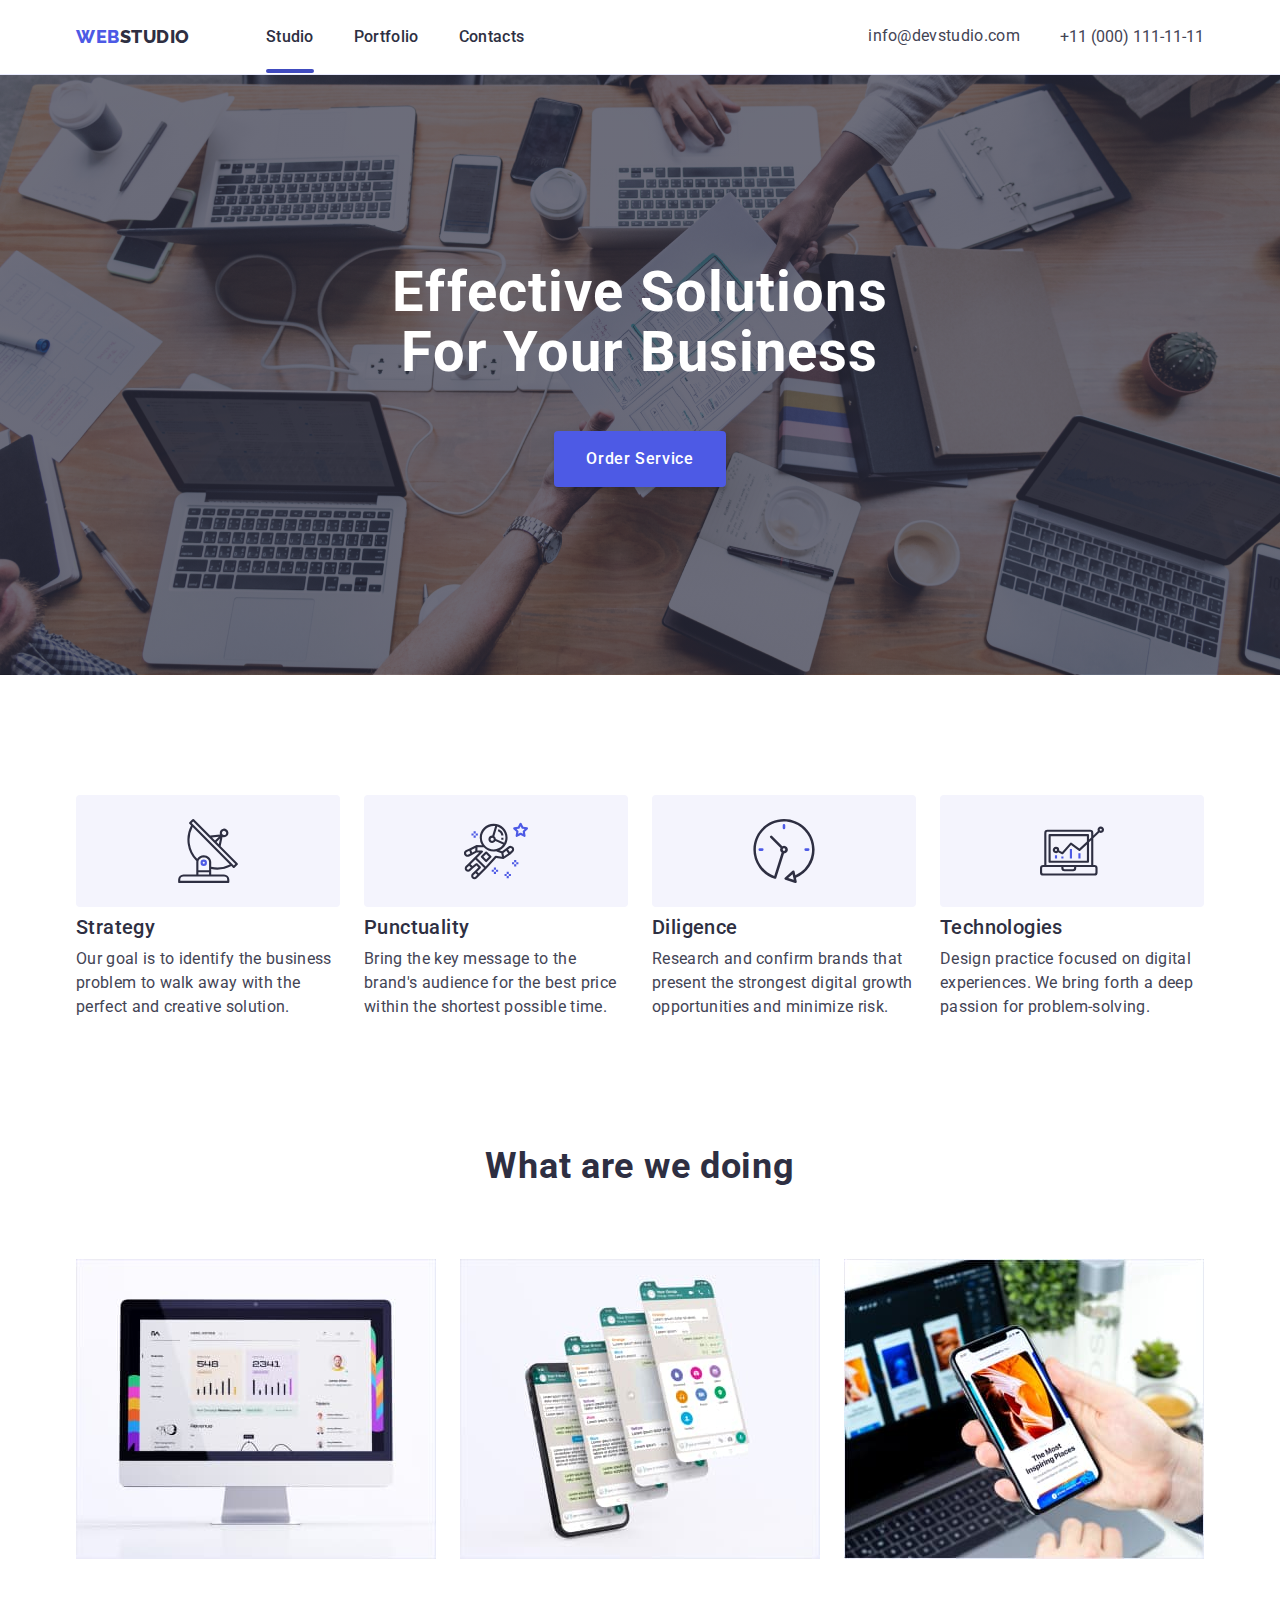
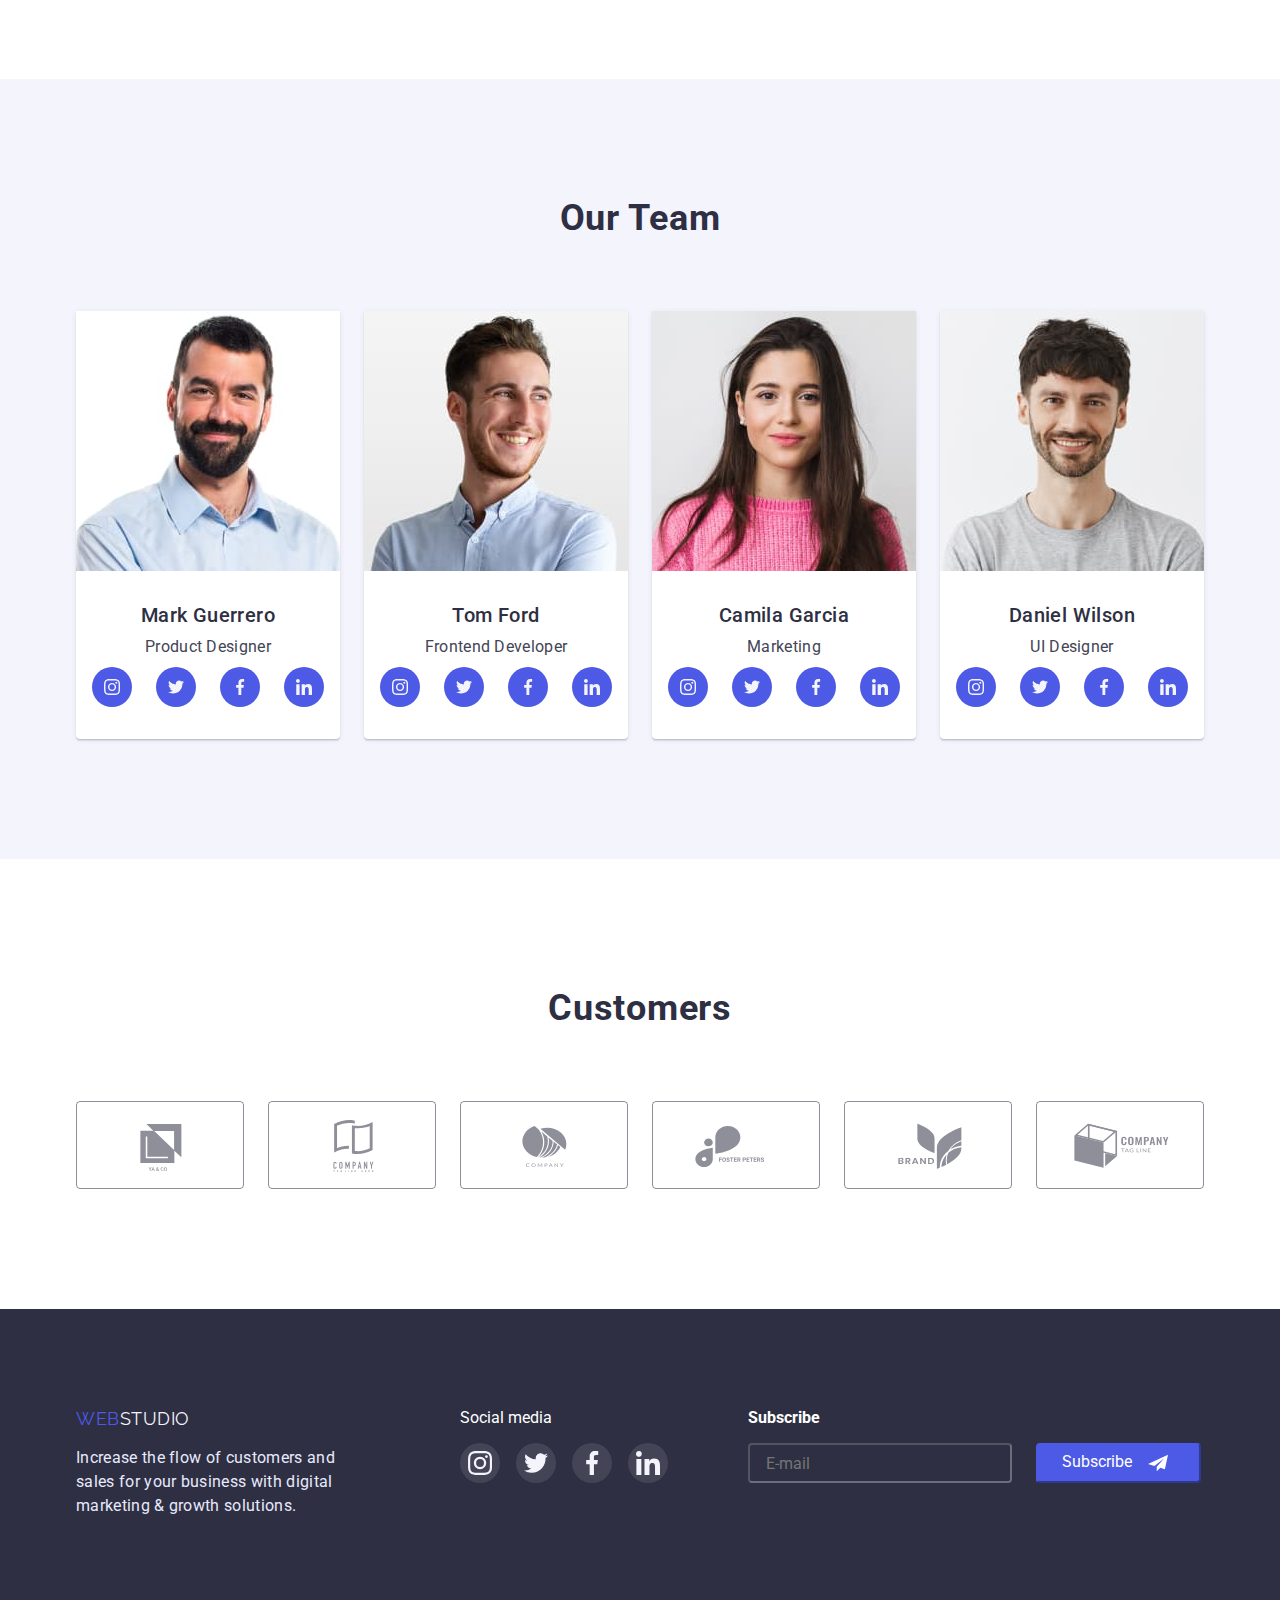
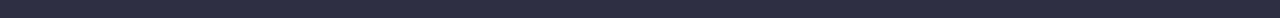
==== index.html @ b4dd62db "index.html" ====
<!DOCTYPE html>
<html lang="en">
  <head>
    <meta charset="UTF-8" />
    <meta http-equiv="X-UA-Compatible" content="IE=edge" />
    <meta name="viewport" content="width=device-width, initial-scale=1.0" />
    <title>GoIt</title>
    <link
      rel="stylesheet"
      href="https://cdnjs.cloudflare.com/ajax/libs/modern-normalize/1.1.0/modern-normalize.min.css"
    />
    <link rel="preconnect" href="https://fonts.googleapis.com" />
    <link rel="preconnect" href="https://fonts.gstatic.com" crossorigin />
    <link
      href="https://fonts.googleapis.com/css2?family=Raleway:wght@800&family=Roboto:wght@400;500;700;900&display=swap"
      rel="stylesheet"
    />

    <link rel="stylesheet" href="./css/styles.css" />
  </head>

  <body>
    <header class="header">
      <div class="container div-header-container">
        <nav class="header-navigation">
          <a class="header-logo link" href="./index.html"
            ><span class="logo-web">Web</span>Studio</a
          >

          <ul class="header-list list">
            <li class="header-item">
              <a class="header-link carent link" href="index.html">Studio</a>
            </li>
            <li class="header-item">
              <a class="header-link link" href="portfolio.html">Portfolio</a>
            </li>
            <li class="header-item">
              <a class="header-link link" href="">Contacts</a>
            </li>
          </ul>
        </nav>
        <!--address-->

        <address class="adress">
          <ul class="list adress-flex">
            <li>
              <a class="header-mail link" href="mailto:info@devstudio.com"
                >info@devstudio.com</a
              >
            </li>
            <li>
              <a class="header-tel link" href="tel:+110001111111"
                >+11 (000) 111-11-11</a
              >
            </li>
          </ul>
        </address>
      </div>
    </header>

    <main>
      <!--Section 1-->
      <section class="section">
        <div class="container">
          <h1 class="hero">Effective Solutions For Your Business</h1>
          <button data-order-open type="button" class="button" type="button">
            Order Service
          </button>
        </div>
      </section>

      <!--Section 2 -->

      <section class="strategy">
        <div class="container">
          <h2 class="visually-hidden">benefit</h2>
          <ul class="list sectionone">
            <li class="li-one">
              <div class="strat-fon">
                <svg width="64" height="64" class="foot-svg">
                  <use href="./images/icon.svg#icon-antenna-1"></use>
                </svg>
              </div>
              <h3 class="feature">Strategy</h3>
              <p class="feature-text">
                Our goal is to identify the business problem to walk away with
                the perfect and creative solution.
              </p>
            </li>
            <li class="li-one">
              <div class="strat-fon">
                <svg width="64" height="64" class="foot-svg">
                  <use href="./images/icon.svg#icon-astronaut-1"></use>
                </svg>
              </div>
              <h3 class="feature">Punctuality</h3>
              <p class="feature-text">
                Bring the key message to the brand's audience for the best price
                <br />
                within the shortest possible time.
              </p>
            </li>
            <li class="li-one">
              <div class="strat-fon">
                <svg width="64" height="64" class="foot-svg">
                  <use href="./images/icon.svg#icon-clock-1"></use>
                </svg>
              </div>
              <h3 class="feature">Diligence</h3>

              <p class="feature-text">
                Research and confirm brands that present the strongest digital
                growth opportunities and minimize risk.
              </p>
            </li>
            <li class="li-one">
              <div class="strat-fon">
                <svg width="64" height="64" class="foot-svg">
                  <use href="./images/icon.svg#icon-diagram-1"></use>
                </svg>
              </div>
              <h3 class="feature">Technologies</h3>
              <p class="feature-text">
                Design practice focused on digital experiences. We bring forth a
                deep passion for problem-solving.
              </p>
            </li>
          </ul>
        </div>
      </section>

      <!--Section 3-->

      <section class="doing">
        <div class="container">
          <h2 class="capital">What are we doing</h2>
          <ul class="list gap-24">
            <li class="li-fotosi">
              <img
                src="./images/front/img1.jpg"
                alt="computer"
                width="360"
                height="300"
              />
            </li>
            <li class="li-fotosi">
              <img
                src="./images/front/img2.jpg"
                alt="programs"
                width="360"
                height="300"
              />
            </li>
            <li class="li-fotosi">
              <img
                src="./images/front/img3.jpg"
                alt="phone"
                width="360"
                height="300"
              />
            </li>
          </ul>
        </div>
      </section>

      <!--Section 4-->

      <section class="team">
        <div class="container">
          <h2 class="capital">Our Team</h2>
          <ul class="list gap-24 our-team">
            <li class="fon-imag">
              <img
                src="./images/front/img.jpg"
                alt="Mark Guerrero"
                width="264"
                height="260"
              />
              <div class="team-div">
                <h3 class="feature">Mark Guerrero</h3>

                <p class="feature-text">Product Designer</p>

                <ul class="social-list gap-al list">
                  <li class="social-item">
                    <a class="social-link link" href>
                      <svg class="bord-soc-icon" width="16" height="16">
                        <use href="./images/icon.svg#icon-instagram1n"></use>
                      </svg>
                    </a>
                  </li>

                  <li class="social-item">
                    <a class="social-link link" href="">
                      <svg class="bord-soc-icon" width="16" height="16">
                        <use href="./images/icon.svg#icon-twitter2n"></use>
                      </svg>
                    </a>
                  </li>
                  <li class="social-item">
                    <a class="social-link link" href="">
                      <svg class="bord-soc-icon" width="16" height="16">
                        <use href="./images/icon.svg#icon-facebook3n"></use>
                      </svg>
                    </a>
                  </li>
                  <li class="social-item">
                    <a class="social-link link" href="">
                      <svg class="bord-soc-icon" width="16" height="16">
                        <use href="./images/icon.svg#icon-linkedin4n"></use>
                      </svg>
                    </a>
                  </li>
                </ul>
              </div>
            </li>

            <li class="fon-imag">
              <img
                src="./images/front/img11.jpg"
                alt="Tom Ford"
                width="264"
                height="260"
              />
              <div class="team-div">
                <h3 class="feature">Tom Ford</h3>
                <p class="feature-text">Frontend Developer</p>
                <ul class="social-list gap-al list">
                  <li class="social-item">
                    <a class="social-link link" href>
                      <svg class="bord-soc-icon" width="16" height="16">
                        <use href="./images/icon.svg#icon-instagram1n"></use>
                      </svg>
                    </a>
                  </li>

                  <li class="social-item">
                    <a class="social-link link" href="">
                      <svg class="bord-soc-icon" width="16" height="16">
                        <use href="./images/icon.svg#icon-twitter2n"></use>
                      </svg>
                    </a>
                  </li>
                  <li class="social-item">
                    <a class="social-link link" href="">
                      <svg class="bord-soc-icon" width="16" height="16">
                        <use href="./images/icon.svg#icon-facebook3n"></use>
                      </svg>
                    </a>
                  </li>
                  <li class="social-item">
                    <a class="social-link link" href="">
                      <svg class="bord-soc-icon" width="16" height="16">
                        <use href="./images/icon.svg#icon-linkedin4n"></use>
                      </svg>
                    </a>
                  </li>
                </ul>
              </div>
            </li>
            <li class="fon-imag">
              <img
                src="./images/front/img22.jpg"
                alt="Camila Garcia"
                width="264"
                height="260"
              />
              <div class="team-div">
                <h3 class="feature">Camila Garcia</h3>
                <p class="feature-text">Marketing</p>
                <ul class="social-list gap-al list">
                  <li class="social-item">
                    <a class="social-link link" href>
                      <svg class="bord-soc-icon" width="16" height="16">
                        <use href="./images/icon.svg#icon-instagram1n"></use>
                      </svg>
                    </a>
                  </li>

                  <li class="social-item">
                    <a class="social-link link" href="">
                      <svg class="bord-soc-icon" width="16" height="16">
                        <use href="./images/icon.svg#icon-twitter2n"></use>
                      </svg>
                    </a>
                  </li>
                  <li class="social-item">
                    <a class="social-link link" href="">
                      <svg class="bord-soc-icon" width="16" height="16">
                        <use href="./images/icon.svg#icon-facebook3n"></use>
                      </svg>
                    </a>
                  </li>
                  <li class="social-item">
                    <a class="social-link link" href="">
                      <svg class="bord-soc-icon" width="16" height="16">
                        <use href="./images/icon.svg#icon-linkedin4n"></use>
                      </svg>
                    </a>
                  </li>
                </ul>
              </div>
            </li>

            <li class="fon-imag">
              <img
                src="./images/front/img33.jpg"
                alt="Daniel Wilson"
                width="264"
                height="260"
              />
              <div class="team-div">
                <h3 class="feature">Daniel Wilson</h3>
                <p class="feature-text">UI Designer</p>
                <ul class="social-list gap-al list">
                  <li class="social-item">
                    <a class="social-link link" href>
                      <svg class="bord-soc-icon" width="16" height="16">
                        <use href="./images/icon.svg#icon-instagram1n"></use>
                      </svg>
                    </a>
                  </li>

                  <li class="social-item">
                    <a class="social-link link" href="">
                      <svg class="bord-soc-icon" width="16" height="16">
                        <use href="./images/icon.svg#icon-twitter2n"></use>
                      </svg>
                    </a>
                  </li>
                  <li class="social-item">
                    <a class="social-link link" href="">
                      <svg class="bord-soc-icon" width="16" height="16">
                        <use href="./images/icon.svg#icon-facebook3n"></use>
                      </svg>
                    </a>
                  </li>
                  <li class="social-item">
                    <a class="social-link link" href="">
                      <svg class="bord-soc-icon" width="16" height="16">
                        <use href="./images/icon.svg#icon-linkedin4n"></use>
                      </svg>
                    </a>
                  </li>
                </ul>
              </div>
            </li>
          </ul>
        </div>
      </section>
      <section class="test">
        <div class="container">
          <h2 class="test-h2">Customers</h2>
          <ul class="test-list list">
            <li class="test-item">
              <a href="" class="test-link link">
                <svg class="test-icon" width="104" height="56">
                  <use class="icon-ch" href="./images/logi.svg#icon-Logo"></use>
                </svg>
              </a>
            </li>
            <li class="test-item">
              <a href="" class="test-link link">
                <svg class="test-icon" width="104" height="56">
                  <use class="uses" href="./images/logi.svg#icon-Logo2"></use>
                </svg>
              </a>
            </li>
            <li class="test-item">
              <a href="" class="test-link link">
                <svg class="test-icon" width="104" height="56">
                  <use href="./images/logi.svg#icon-Logo3"></use>
                </svg>
              </a>
            </li>
            <li class="test-item">
              <a href="" class="test-link link">
                <svg class="test-icon" width="104" height="56">
                  <use href="./images/logi.svg#icon-Logo4"></use>
                </svg>
              </a>
            </li>
            <li class="test-item">
              <a href="" class="test-link link">
                <svg class="test-icon" width="104" height="56">
                  <use href="./images/logi.svg#icon-Logo5"></use>
                </svg>
              </a>
            </li>
            <li class="test-item">
              <a href="" class="test-link link">
                <svg class="test-icon" width="104" height="56">
                  <use href="./images/logi.svg#icon-logo6"></use>
                </svg>
              </a>
            </li>
          </ul>
        </div>
      </section>
    </main>
    <!--Footer-->

    <footer class="footer">
      <div class="container div-footer">
        <div>
          <a class="footer-logo link" href="./index.html"
            ><span class="foot-web">Web</span>Studio</a
          >
          <p class="footer-text">
            Increase the flow of customers and sales for your business with
            digital marketing & growth solutions.
          </p>
        </div>
        <div class="social-div">
          <p class="foot-soc-text">Social media</p>
          <ul class="foot-ul">
            <li class="foot-li">
              <a class="foot-a" href>
                <svg class="foot-svg" width="24" height="24">
                  <use href="./images/icon.svg#icon-instagram1n"></use>
                </svg>
              </a>
            </li>

            <li class="foot-li">
              <a class="foot-a" href="">
                <svg class="foot-svg" width="24" height="24">
                  <use href="./images/icon.svg#icon-twitter2n"></use>
                </svg>
              </a>
            </li>
            <li class="foot-li">
              <a class="foot-a" href="">
                <svg class="foot-svg" width="24" height="24">
                  <use href="./images/icon.svg#icon-facebook3n"></use>
                </svg>
              </a>
            </li>
            <li class="foot-li">
              <a class="foot-a" href="">
                <svg class="foot-svg" width="24" height="24">
                  <use href="./images/icon.svg#icon-linkedin4n"></use>
                </svg>
              </a>
            </li>
          </ul>
        </div>
        <div class="div-sub">
          <h2 class="h2-subscribe">Subscribe</h2>
          <form class="onlin-subsc">
            <input class="input-subscribe" type="text" placeholder="E-mail" />
            <label class="subscribe-label" for="Subscribe"></label>

            <button type="button" class="but-subscribe">
              Subscribe<img src="./images/subscjp.svg" alt="" />
            </button>
          </form>
        </div>
      </div>
    </footer>
    <div data-order class="backdrob is-hidden">
      <div class="modal">
          <button class="div-modal-close">
            <svg
              data-order-close
              class="modal-close-icon"
              width="18"
              height="18"
            >
              <use class="use-close" href="./images/icon.svg#icon-close"></use>
            </svg>
          </button>

          <h3 class="modal-h">Leave your contacts and we will call you back</h3>
          <form>
            <div class="container-modal">
              <label class="label-name">
                <span class="span-name">Name</span>
                <div class="input-wrap">
                  <input
                    type="text"
                    id="user-name"
                    name="user-name"
                    class="order-input"
                  />
                  <svg class="modal-icon" width="18" height="18">
                    <use
                      href="./images/icon.svg#icon-person-black-18dp-1"
                    ></use>
                  </svg>
                </div>
              </label>

              <label>
                <span class="span-name">Phone</span>
                <div class="input-wrap">
                  <input
                    type="tel"
                    id="user-phone"
                    name="user-phone"
                    class="order-input"
                  />
                  <svg class="modal-icon" width="18" height="18">
                    <use href="./images/icon.svg#icon-Vector"></use>
                  </svg>
                </div>
              </label>

              <label>
                <span class="span-name">Mail</span>
                <div class="input-wrap">
                  <input type="email" name="user-mail" class="order-input" />
                  <svg class="modal-icon" width="18" height="18">
                    <use href="./images/icon.svg#icon-Vectormail"></use>
                  </svg>
                </div>
              </label>

              <div class="div-textarea">
                <label class="modal-textarea-text" for="user-comment">
                  Comment
                </label>
                <textarea
                  class="order-input-send"
                  name="modal-textarea"
                  id="user-comment"
                  placeholder="Text input"
                ></textarea>
              </div>
              <div class="check-div">
                <input
                  class="modal-check visuallyhidden"
                  type="checkbox"
                  id="privacy"
                  value="true"
                  name="user-privacy"
                />

                <label class="accept-lab" for="privacy">
                  I accept the terms and conditions of the
                  <a class="a-policy" href=""> Privacy Policy</a>
                </label>
              </div>
              <div class="div-but-send">
                <button class="send" type="submit">Send</button>
              </div>
            </div>
          </form>
        </div>
      </div>
    </div>
    <script src="./js/order.js"></script>
    <script src="./js/modal.js"></script>
  </body>
</html>
---- css/styles.css ----
:root {
    --primary-text-color: #2E2F42;
    --background-color: #FFFFFF;
    --primary-bg-color: #FFFFFF;
    --l-gra: linear-gradient(rgba(46, 47, 66, 0.7)); 
}
/*---------fonts------*/

    body {
        font-family: 'Roboto', sans-serif;
        font-size: 16px;
        color: var(--primary-text-color);
        background-color: var(--primary-bg-color);
        
}
/*---------text no point-----*/
.link {
    text-decoration: none; 
    display: block;
 }
 .header-navigation {
    display: flex;
    justify-content: center;
    align-items: center;
 }
 .list {
     list-style: none;
 }
/*-----------header------------*/
.header {
    background-color: #FFFFFF;
    border-bottom: 1px solid #E7E9FC;
    box-shadow: 0px 2px 1px rgba(46, 47, 66, 0.08), 0px 1px 1px rgba(46, 47, 66, 0.16), 0px 1px 6px rgba(46, 47, 66, 0.08);
}
.header-item{
transition-property: color;
transition-duration: 250ms;
transition-timing-function: linear;
}
 
.header-item:is(:hover, :focus) {
    color: #404BBF;
}
.header-link:current {
    color: #404BBF;
}

.header-link {
font-weight: 500;
font-size: 16px;
line-height: 1.5;
letter-spacing: 0.02em;
position: relative;
padding-top: 24px;
padding-bottom: 24px;
}


.carent::after {
    content: '';
    display: block;
    width: 100%;
    height: 4px;
    background-color: #404BBF;
    border-radius: 2px;
   position: absolute;
   left: 0;
   bottom: 0;
  transition: transform 250ms;

}

.carent:hover::after {
    transform: scaleX(1);
    opacity: 1;
}
/*
.test-icon{
    transition-property: background-color, fill;
    transition-duration: 300ms;
    transition-timing-function: linear;
    }
 
    .test-icon :is(:hover, :focus) {
        background-color: #404BBF;
        fill:  #404BBF;;
    }

    */

.header-mail { 
font-size: 16px;
line-height: 1.5;
letter-spacing: 0.02em;
transition-property: color;
transition-duration: 250ms;
transition-timing-function: linear;

}

.header-mail:is(:hover, :focus) {
    color: #404BBF;
}
.header-tel {
font-size: 16px;
line-height: 1.5;
padding-top: 25px;
padding-bottom: 25px;
transition-property: color;
transition-duration: 250ms;
transition-timing-function: linear;
}

.header-tel:is(:hover, :focus) {
    color: #404BBF;
}

/*------------hero-----------*/
.hero {
font-size: 56px;
line-height: 1.07;
letter-spacing: 0.02em;
font-weight: 700;
font-size: 56px;
line-height: 1.07;
align-items: center;
letter-spacing: 0.02em;
color: #FFFFFF;
width: 496px;
margin-left: auto;
margin-right: auto;
}

.button {
    cursor: pointer;
    font-size: 16px;
    line-height: 1.5;
    letter-spacing: 0.04em;
    color: #FFFFFF;
    font-weight: 500;
    text-align: center;
        padding-top: 180px;
        padding-bottom: 180px;
        background-repeat: no-repeat;
        background-position: center;
       box-shadow: 0px 4px 4px rgba(0, 0, 0, 0.15);
border-radius: 4px;
}   

.button {
font-family: inherit;
background: #4D5AE5;
font-family: 'Roboto';
font-size: 16px;
line-height: 1.5;
min-width: 169px;
border: none;
border-radius: 4px;
padding: 16px 32px;
transition-property: background-color, fill;
transition-duration: 250ms;
transition-timing-function: linear;
}

.button:is(:hover, :focus) {

    background-color: #404BBF;
    color: #FFFFFF;
}
.button:active {
    background-color: #404BBF;
}
.feature { 
font-size: 20px;
line-height: 1.2;
letter-spacing: 0.02em;
color: #2E2F42;
font-weight: 500;
margin-bottom: 8px;
align-items: center;


}
.feature-text {
font-size: 16px;
line-height: 1.5;
letter-spacing: 0.02em;
color: #434455
;

align-content: center;
margin-bottom: 8px;
}

.capital {
font-size: 36px;
line-height: 1.11;
letter-spacing: 0.02em;
text-align: center;
margin-bottom: 72px;
}


/*-------ourteam------*/
.team {
    background-color: #F4F4FD;
    padding-top: 120px;
    padding-bottom: 120px;
   
 
}

/*--------button-portfolio------*/

.button-portfolio {
    cursor: pointer;
}

.button-portfolio {
    font-family: 'Roboto';
font-size: 16px;
line-height: 1.5;
letter-spacing: 0.04em;
font-family: inherit; 
    background-color: #F4F4FD;
    color: #4D5AE5;
    font-weight: 500;
    padding: 12px 24px;
    border: 1px solid #E7E9FC;
    border-radius: 4px;
   transition-property: background,color, border-color, background-color, box-shadow,  border-radius;
   transition-duration: 300ms;

}

.spisoc {
margin-bottom: 72px;
}

.button-portfolio:hover {
 
    background: #404BBF;
    color: #FFFFFF
    ;
    border-color: transparent;
    border-radius: 4px;
    box-shadow: 0px 3px 1px rgba(0, 0, 0, 0.1), 0px 2px 1px rgba(0, 0, 0, 0.08), 0px 2px 2px rgba(0, 0, 0, 0.12);
}
.button-portfolio:focus {
         background-color: #404BBF;
         color: #FFFFFF ;
        border: 1px solid #E7E9FC;
        border-radius: 4px;
        box-shadow: 0px 3px 1px rgba(0, 0, 0, 0.1), 0px 2px 1px rgba(0, 0, 0, 0.08), 0px 2px 2px rgba(0, 0, 0, 0.12);
}

.fon-imag {
    background-color: #FFFFFF;
    width: 264px;

    box-shadow: 0px 1px 6px rgba(46, 47, 66, 0.08), 0px 1px 1px rgba(46, 47, 66, 0.16), 0px 2px 1px rgba(46, 47, 66, 0.08);
    border-radius: 0px 0px 4px 4px;
}
.logo-web {
color: #4D5AE5; 
font-family: 'Raleway';
font-weight: 800;
font-size: 18px;
line-height: 1.33;
letter-spacing: 0.03em;
text-transform: uppercase
}
.doing{
    padding-bottom: 120px;
}
.header-logo {
    font-family: 'Raleway', sans-serif;
font-weight: 800;
font-size: 18px;
line-height: 1.33; 
letter-spacing: 0.03em;
text-transform: uppercase;
color: #2E2F42;
}


.visually-hidden {
    position: absolute;
    white-space: nowrap;
    width: 1px;
    height: 1px;
    overflow: hidden;
    border: 0;
    padding: 0;
    clip: rect(0 0 0 0);
    clip-path: inset(50%);
    margin: -1px;
    }
.footer-logo {
font-family: 'Raleway', sans-serif;
font-size: 18px;
line-height: 1.16;
letter-spacing: 0.03em;
color: #F4F4FD;
text-transform: uppercase;
}
.foot-web {
color: #4D5AE5;
}
.footer {
background-color: #2E2F42;
padding: 100px 0;
}
.fot-wi {
width: 264px;
height: 110px;
left: 156px;
top: 2380px;
}
.footer-text
{
font-size: 16px;
line-height: 1.5;
letter-spacing: 0.02em;
color: #E7E9FC;
margin-top: 16px;
width: 264px;
}
.header-link {
    color: #2E2F42;
}
.header-link:hover {
color: #404BBF;
}
.header-link:focus {
color: #404BBF;
}
 .header-mail {
    color: #434455
    ;
    padding-top: 24px;
    padding-bottom: 24px;
    display: block;
 }
 .header-tel {
    color: #434455
    ;
 }

 .hero {
    color: #FFFFFF
    ;
    margin-bottom: 48px;
 }
 .section {
  max-width: 1440px;
  margin-left: auto;
  margin-right: auto;
    flex-grow: 1;
   padding: 188px 0;
   text-align: center;
   background-image:linear-gradient(rgba(46, 47, 66, 0.7),
   rgba(46, 47, 66, 0.7)),
    url(../images/front/homedesctop.jpg);
   background-repeat: no-repeat;
   background-position: center;
   background-size: cover;
}

 .adress {
    font-style: normal;
    margin-left: auto;
 }

 .feature-li {
    background-color: #FFFFFF;
    box-shadow: 2px solid #404BBF;
   }
 .feature-li:hover{
     box-shadow: 1px 0px 2px rgba(46, 47, 66, 0.08);
     border-radius: 1px ;
     box-shadow: 0px, 1px
     rgba(46, 47, 66, 0.16);
 }
 .all {
    text-decoration: none;
 }
.cover-war {
    position: relative;
    overflow: hidden;
}

 .cover-text {
    position: absolute;
    top: 0;
    padding: 40px;
    line-height: 1.5;
    font-size: 16px;
    font-weight: 400;
    color: #FFFFFF;
    background-color: #4D5AE5;
    height: 100%;
    transform: translateY(100%);
    transition: 300ms linear;
}

.feature-li:hover  .cover-text {
     transform: translateY(0%);
}
 .header-navigation {
    display: flex;
    align-items: center;
    margin-right: auto;
     }

 .header-list {
    display: flex; 
    gap: 40px;
    display: block;
 }
 .adress-flex {
    display: flex;
    display: block; 
    gap: 40px;
 }
 .container {
    width: 100%;
    max-width: 1158px;
    padding-left: 15px;
    padding-right: 15px;
    margin: 0 auto;
  
 }

 .div-header-container {
    display: flex;
    align-items: center;
 }

 .header-logo {
    margin-right: 76px;
    padding-top: 24px;
    padding-bottom: 24px;
    display: block;
 }

 .sectionone {
    display: flex;
    gap: 24px;
 }

 .list {
    display: flex;
 }
 .gap-24 {
    gap: 24px;
 }
 .our-team {
    align-items: center;
 }
.footer-logo{
    padding-top: 0px;
    padding-bottom: 0;
}

.but-portfolio {
    gap: 24px;
    justify-content: center; 
}
.blank {
    flex-wrap: wrap;
    gap: 48px 24px;
    margin: 0;
    padding: 0;
}
* {
    margin: 0;
    padding: 0;
}
.li-one {
    width: 264px;
}
.strategy {
    padding-top: 120px;
    padding-bottom: 120px;
}

.team-div {
    padding-top: 32px;
    padding-bottom: 32px;
    padding-left: 16px;
    padding-right: 16px;
    text-align: center;
}

.cardss {
    padding-top: 32px;
    padding-bottom: 32px;
    padding-left: 16px;
    padding-right: 16px;
border: 1px solid #E7E9FC;
border-top: none;
}

.li-fotosi {
    width: 360px;
   
}

.sec-portfo {
    padding-top: 96px;
    padding-bottom: 120px;
}
img {
    display: block;
    max-width: 100%;
    height: auto;
    }
    .social-list {
        display: flex;
        justify-content: center;   
    } 
    .gap-al {
        gap: 24px;
    }
    .list {
    }
    .social-item {
        width: 40px;
        height: 40px;    
    } 
    /*       ZADACHA */
    .social-link {
        width: 100%;
        height: 100%;
        border-radius: 50%;
        display: flex;
        justify-content: center;
        align-items: center;
        border-radius: 50%;
        background-color: #4D5AE5;
        transform: background-color;
        transition: 300ms linear;
    }
   
    .social-link:is(:hover, :focus) {
        background-color: #404BBF;
    }
    /*
    .foot-a{
        transform: background-color;
        transition: 250ms linear;

    }

    .foot-a:is(:hover, :focus) {
        background-color: #31D0AA;
    
*/
    /* TEST */
    .test-h2{
        justify-content: center;
       
        display: flex;
        margin-bottom: 72px;
        font-family: 'Roboto';
font-style: normal;
font-size: 36px;
line-height: 1.11;
letter-spacing: 0.02em;
    }
.test {
    padding-top: 130px;
    padding-bottom: 120px;
   
}
    .test-list {
        display: flex;
        gap: 24px;
    }
    .test-item {
        width: 168px;
        height: 88px;
    }
    .test-link {
        width: 100%;
        height: 100%;
        border: 1px solid #8E8F99;
        border-radius: 4px;
        display: flex;
        align-items: center;
        justify-content: center;
    }

.test-link:is(:hover, :focus) {
border-color: #404BBF;
    }
.test-link:hover .test-icon{
    fill:  #404BBF;
}
.test-icon:is(:hover, :focus) {
    fill: #404BBF;
}
    .test-icon {
        fill: #8E8F99;
    }
    .social-div {
        margin-left: 120px;  
    }
.div-footer {
    display: flex;
}
    .foot-soc-text {
        color: #FFFFFF;    
    }
    .foot-ul {
        display: flex;
        gap: 16px;
        margin-top: 16px;
        list-style: none;
        
    }
    .foot-li {
        width: 40px;
        height: 40px;

     
        justify-content: center;
        
    }
    .foot-a {
        width: 100%;
        height: 100%;
        border-radius: 50%;
        display: flex;
        justify-content: center;
        align-items: center;
        border-radius: 50%;
        background-color:rgba(255, 255, 255, 0.1);
    }
  
    .strat-fon {
        width: 264px;
        height: 112px;
        background-color:#F4F4FD;
        display: flex;
        justify-content: center;
        align-items: center;
        border-radius: 4px;
    margin-bottom: 8px;

    }
.foot-a{
        transform: background-color;
        transition: 250ms linear;
    }

    .foot-a:is(:hover, :focus) {
        background-color: #31D0AA;
    }
    .test-icon{
    transition-property: background-color, fill;
    transition-duration: 300ms;
    transition-timing-function: linear;
    }
    .test-icon :is(:hover, :focus) {
        background-color: #404BBF;
        fill:  #404BBF;;
    }
    .all:is(:hover, :focus) {
        box-shadow: 0px 1px 6px rgba(46, 47, 66, 0.08);   
    }
    .backdrob {
        position: fixed;
        top: 0;
        width: 100%;
        height: 100%;
        background-color: rgba(46, 47, 66, 0.4);
    }

    .backdrob.is-hidden {
    opacity: 0;
    visibility: hidden;
    pointer-events: none;
}

/* modal */

.modal-close-icon{
   margin-left:  auto;
   margin-left:  336px;
}

.use-close{
   fill: #E7E9FC;
}
.use-close:hover{
   fill: #404BBF;
   color: #FFFFFF;
}

 .modal {
        width: 408px;
        background-color: #FCFCFC;
        border: 5px;
        position: absolute;
        top: 50%;
        left: 50%;
        transform: translate(-50%, -50%) scale(1);
        padding: 72px 24px 24px;
            
    }
.div-modal-close{
    
}
    .backdrob{
        transition-property: opacity, visibility;;
        transition-duration: 350ms;
        transition-timing-function: linear;
    }

.backdrob{
    visibility: visible;
    opacity: 1;
}
  
.modal-button {
        width: 24px;
        height: 24px;
        border: 1px solid rgba(0, 0, 0, 0.1);
        background-color: #E7E9FC;
        border-radius: 50%;
        display: flex;
        justify-content: center;
        align-items: center;
        margin-left: auto;
        padding: 0;
    } 

.container-madal{
        padding-left: 25px;
      padding-right: 25px;
  }
  .modal-button {
      width: 24px;
      height: 24px;
      border: 1px solid rgba(0, 0, 0, 0.1);
      background-color: #E7E9FC;
      border-radius: 50%;
      display: flex;
      justify-content: center;
      align-items: center;
      margin-left: auto;
      padding: 0;
      margin-top: 24px;
  } 
  /*  new */
.order-input{
  padding-left: 50px;
    height: 25px;
  width: 100%;
 border-color:  rgba(33, 33, 33, 0.2);
  border-radius: 4px;
  color: #FCFCFC;
}

.order-input:focus{
    border-color: #4D5AE5;
}
.order-input:focus+.modal-icon{fill: #4D5AE5;}

.order-input-send {
  background-color: #FCFCFC;
  padding-top: 8px;
  padding-left: 16px;
  resize: none;
  margin-top: 4px;
  width: 360px;
 height: 120px;
  width: 100%;
  border-color: rgba(33, 33, 33, 0.2);
  border-radius: 4px;
}

.modal-icon{
  position: absolute; 
 left: 20px;
 
}
.span-name{
    color: #8E8F99;
    margin-top: 4px;
    font-size: 12px;
    font-family: Roboto;
    line-height: 114%;
    
}

.visuallyhidden {
    border: 0;
    clip: rect(0 0 0 0);
    clip-path: inset(50%);
    height: 1px;
    margin: -1px;
    overflow: hidden;
    padding: 0;
    position: absolute;
    width: 1px;
    white-space: nowrap; /* 1 */
}

.accept-lab{
 color: #757575 ;
 font-size: 12px;
 display: flex;
 gap: 8px;
 
}
.accepy-span {
    margin-left: 8px;
    border-radius: 0px
    var(--background-color);
}
.accept-lab::before{
    content: '';
    width: 16px;
    height: 16px;
    border-radius: 2px;
    border: 1px solid 
    #2E2F42;
    display: block; 
}

.modal-check:checked + .accept-lab::before{
    background-color: #4D5AE5;
    border: none ;
    background-image: url(../Vector.svg);
    background-repeat: no-repeat;
    background-position: center;
}

.modal-h{
  font-family: Roboto; 
  font-style: Medium;
  font-size: 16px;
  line-height: 128%;
  text-align: center;
  padding-top: 24px;
  padding-bottom: 16px;
 
}
.a-policy {
    color: #4D5AE5
    ;
}
.send {
    font-family: inherit;
    background: #4D5AE5;
    font-family: 'Roboto';
    font-size: 16px;
    line-height: 1.5;
    min-width: 169px;
    border: none;
    border-radius: 4px;
    padding: 16px 32px;
    color: #FFFFFF;
    box-shadow: 0 4px 4px rgba(0, 0, 0, 0.15);
    margin-top: 24px;
   
}

.div-but-send {
    text-align: center;
}

.input-wrap {
    margin-bottom: 8px;
}

.modal-textarea-text {
    color: #8E8F99
    ;
}

.modal-icon {
    margin-top: 9px;
    margin-left: 16px;
    
    
}
.order-input {
    height: 40px;

}
.div-textarea {
    margin-bottom: 16px;
}

/* Subscribe */
.div-sub{
    margin-left: 80px;
}
.h2-subscribe {
    color: #FFFFFF;
    font-family:  Roboto,  sans-serif;
    font-size: 16px;
    font-style: Body Medium ;
    margin-bottom: 16px;
}  
.onlin-subsc {
    display: flex;
}
.input-subscribe {
    width: 264px;
    height: 40px;
    color: rgba(255, 255, 255, 0.3);
    background-color: #2E2F42;
    border-radius: 4px ;
    border-color: rgba(255, 255, 255, 0.3) ;
    padding-left: 16px;
}
.but-subscribe{
    background-color: #4D5AE5;
    width: 165px;
    height: 40px;
    padding: 8px 24px;
    margin-left: 24px;
    border-radius: 4px;
    display: flex;
    gap: 16px;
    color: #FFFFFF;
    border-color: #4D5AE5;
    font-style: Button Text;
    font-style: Regular;
}

/* checkbox  */
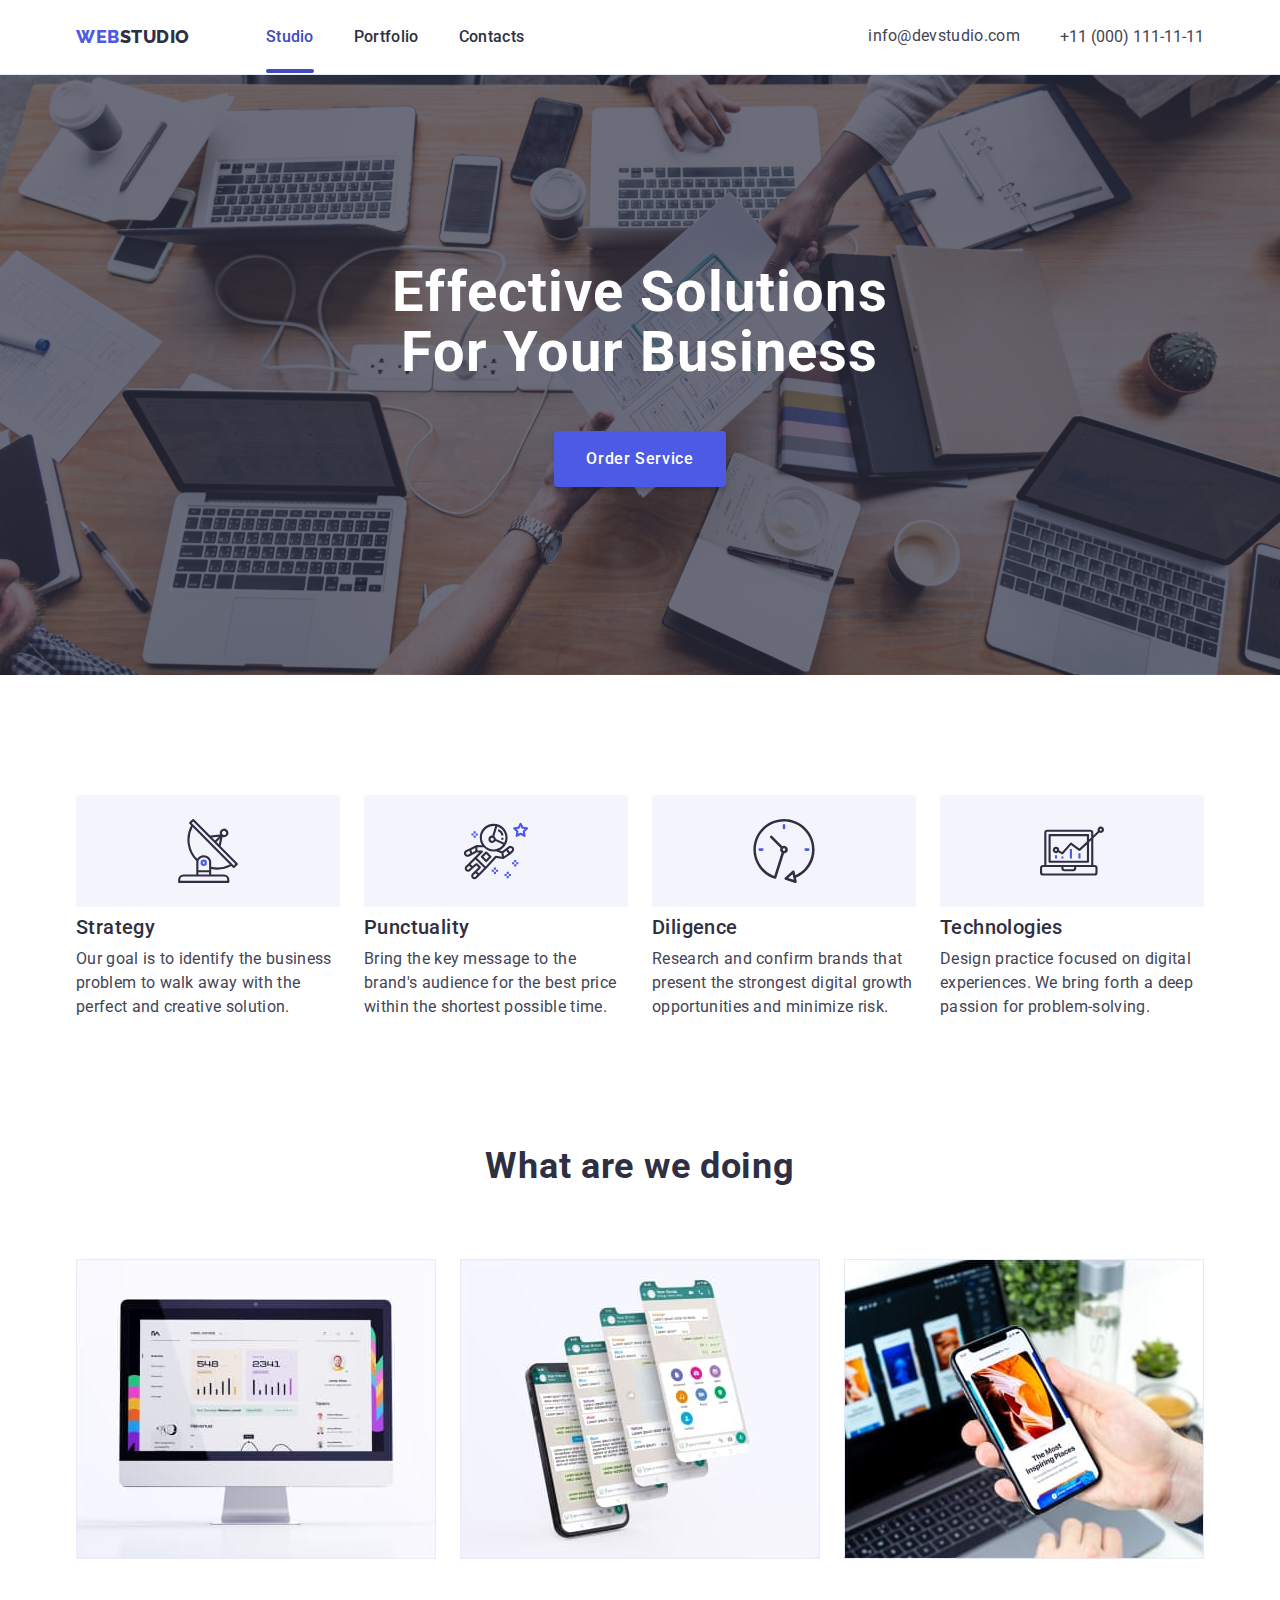
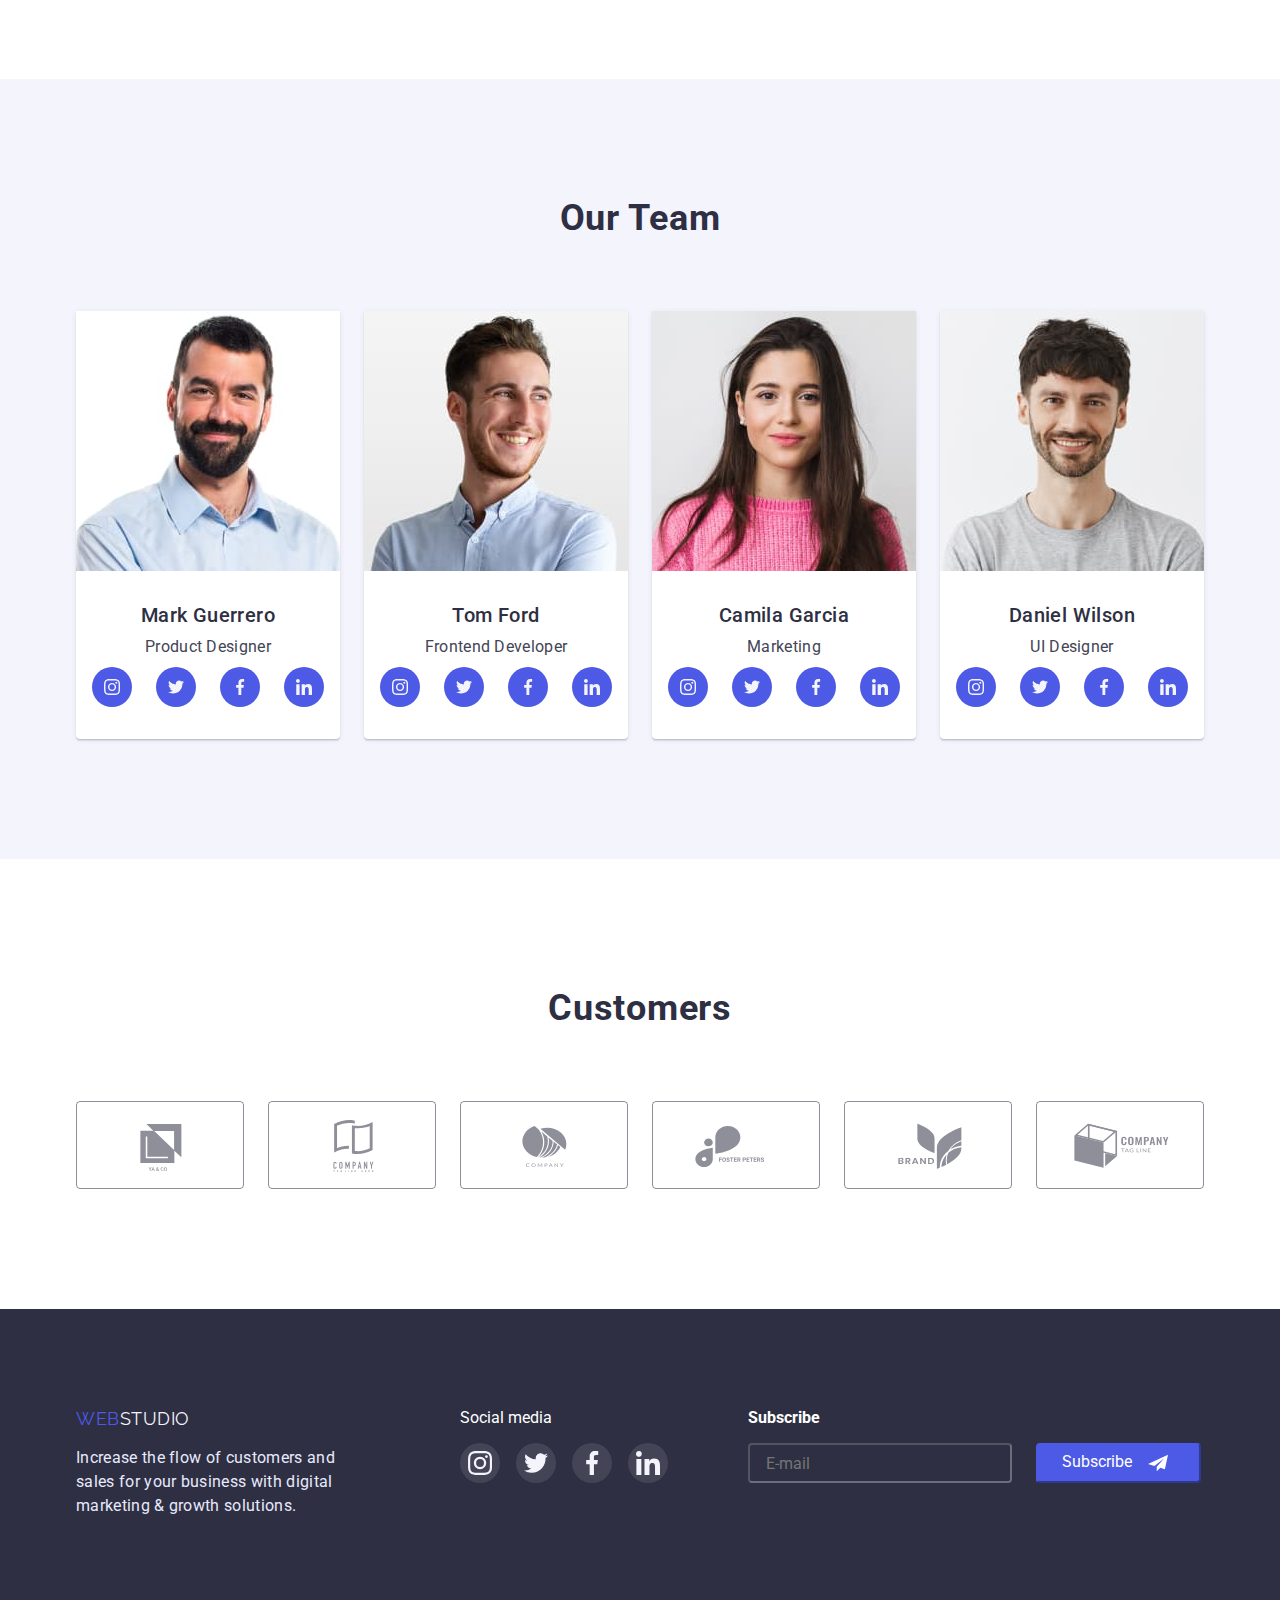
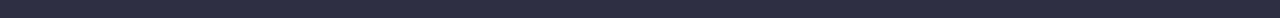
==== commit 928f830d: "index.html" ====
--- a/index.html
+++ b/index.html
@@ -29,7 +29,7 @@
 
           <ul class="header-list list">
             <li class="header-item">
-              <a class="header-link carent link" href="index.html">Studio</a>
+              <a class="header-link  carent link" href="index.html">Studio</a>
             </li>
             <li class="header-item">
               <a class="header-link link" href="portfolio.html">Portfolio</a>
@@ -460,7 +460,7 @@
     </footer>
     <div data-order class="backdrob is-hidden">
       <div class="modal">
-          <button class="div-modal-close">
+          <button class="but-modal-close">
             <svg
               data-order-close
               class="modal-close-icon"
--- a/css/styles.css
+++ b/css/styles.css
@@ -56,6 +56,10 @@
 }
 
 
+
+.header-link.carent {
+    color:#404BBF ;
+  }
 .carent::after {
     content: '';
     display: block;
@@ -699,6 +703,9 @@
    color: #FFFFFF;
 }
 
+.but-modal-close{
+    
+}
  .modal {
         width: 408px;
         background-color: #FCFCFC;
@@ -710,9 +717,7 @@
         padding: 72px 24px 24px;
             
     }
-.div-modal-close{
-    
-}
+
     .backdrob{
         transition-property: opacity, visibility;;
         transition-duration: 350ms;
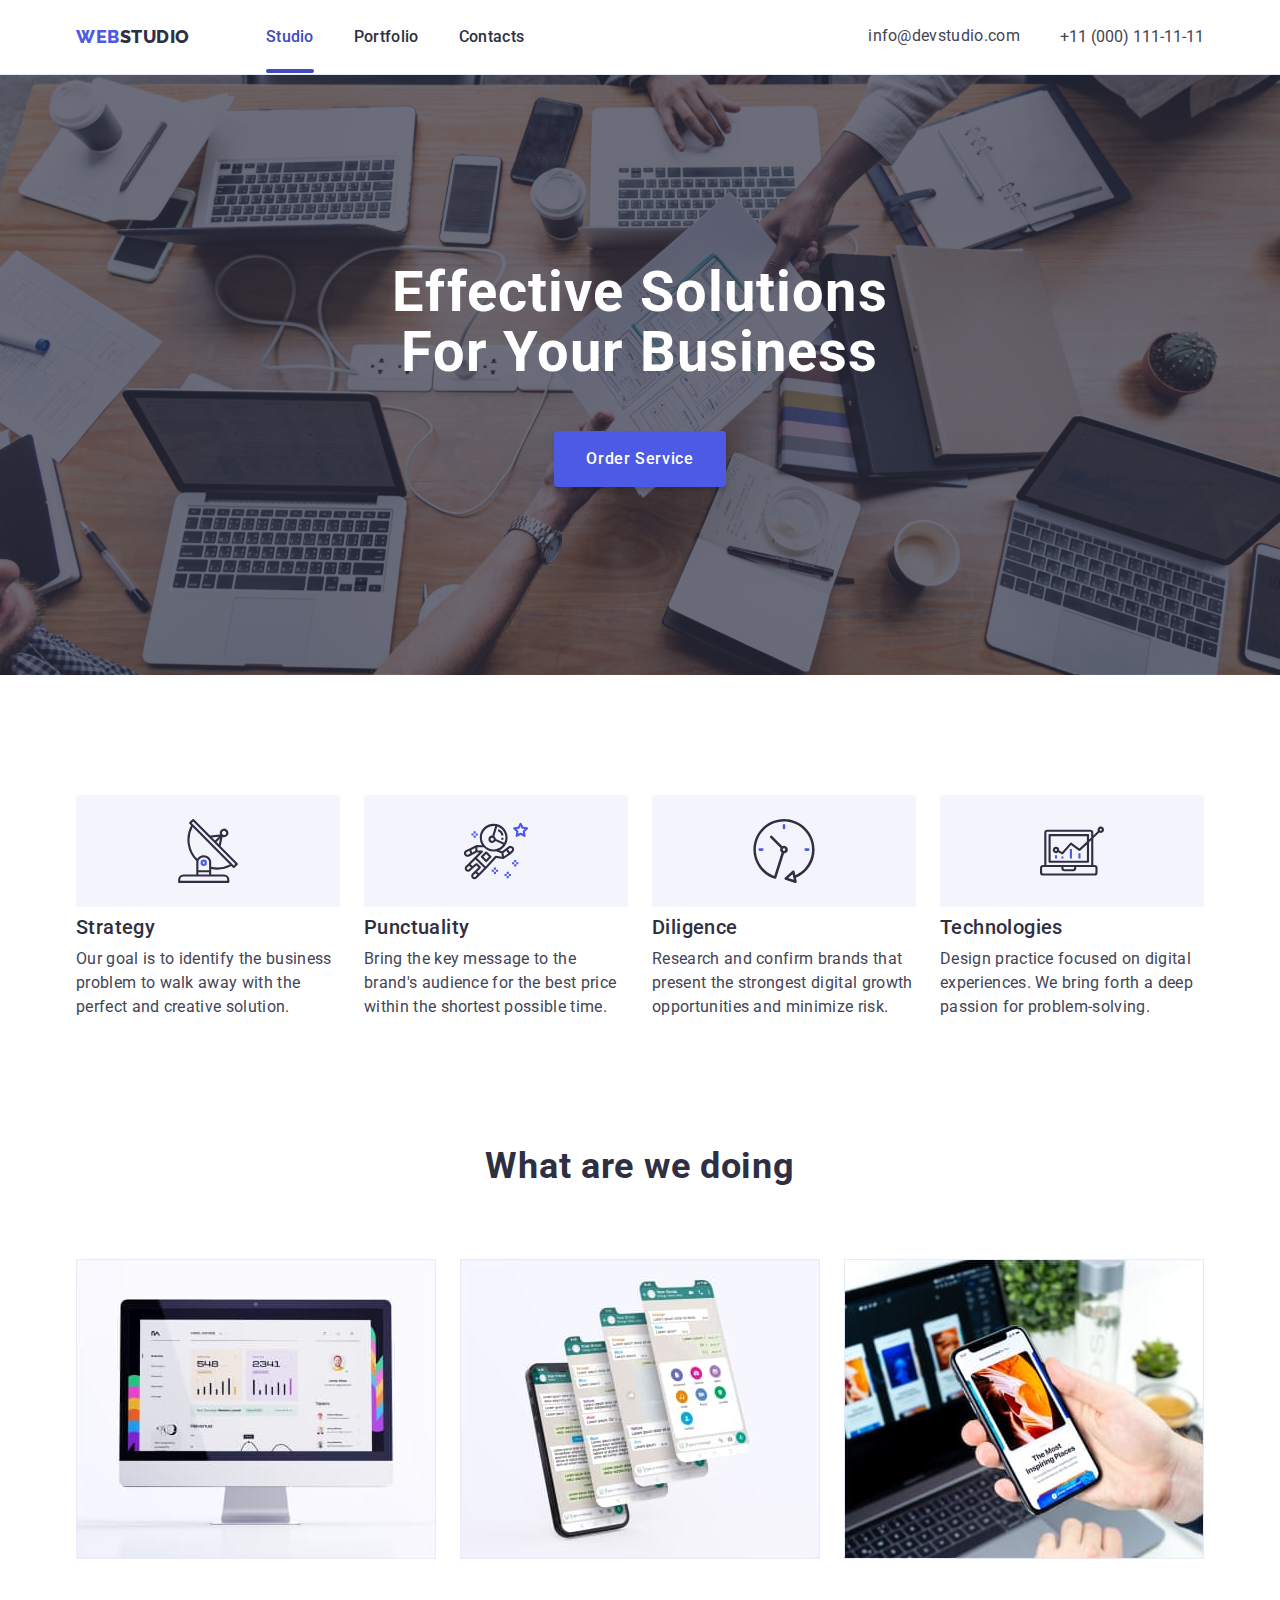
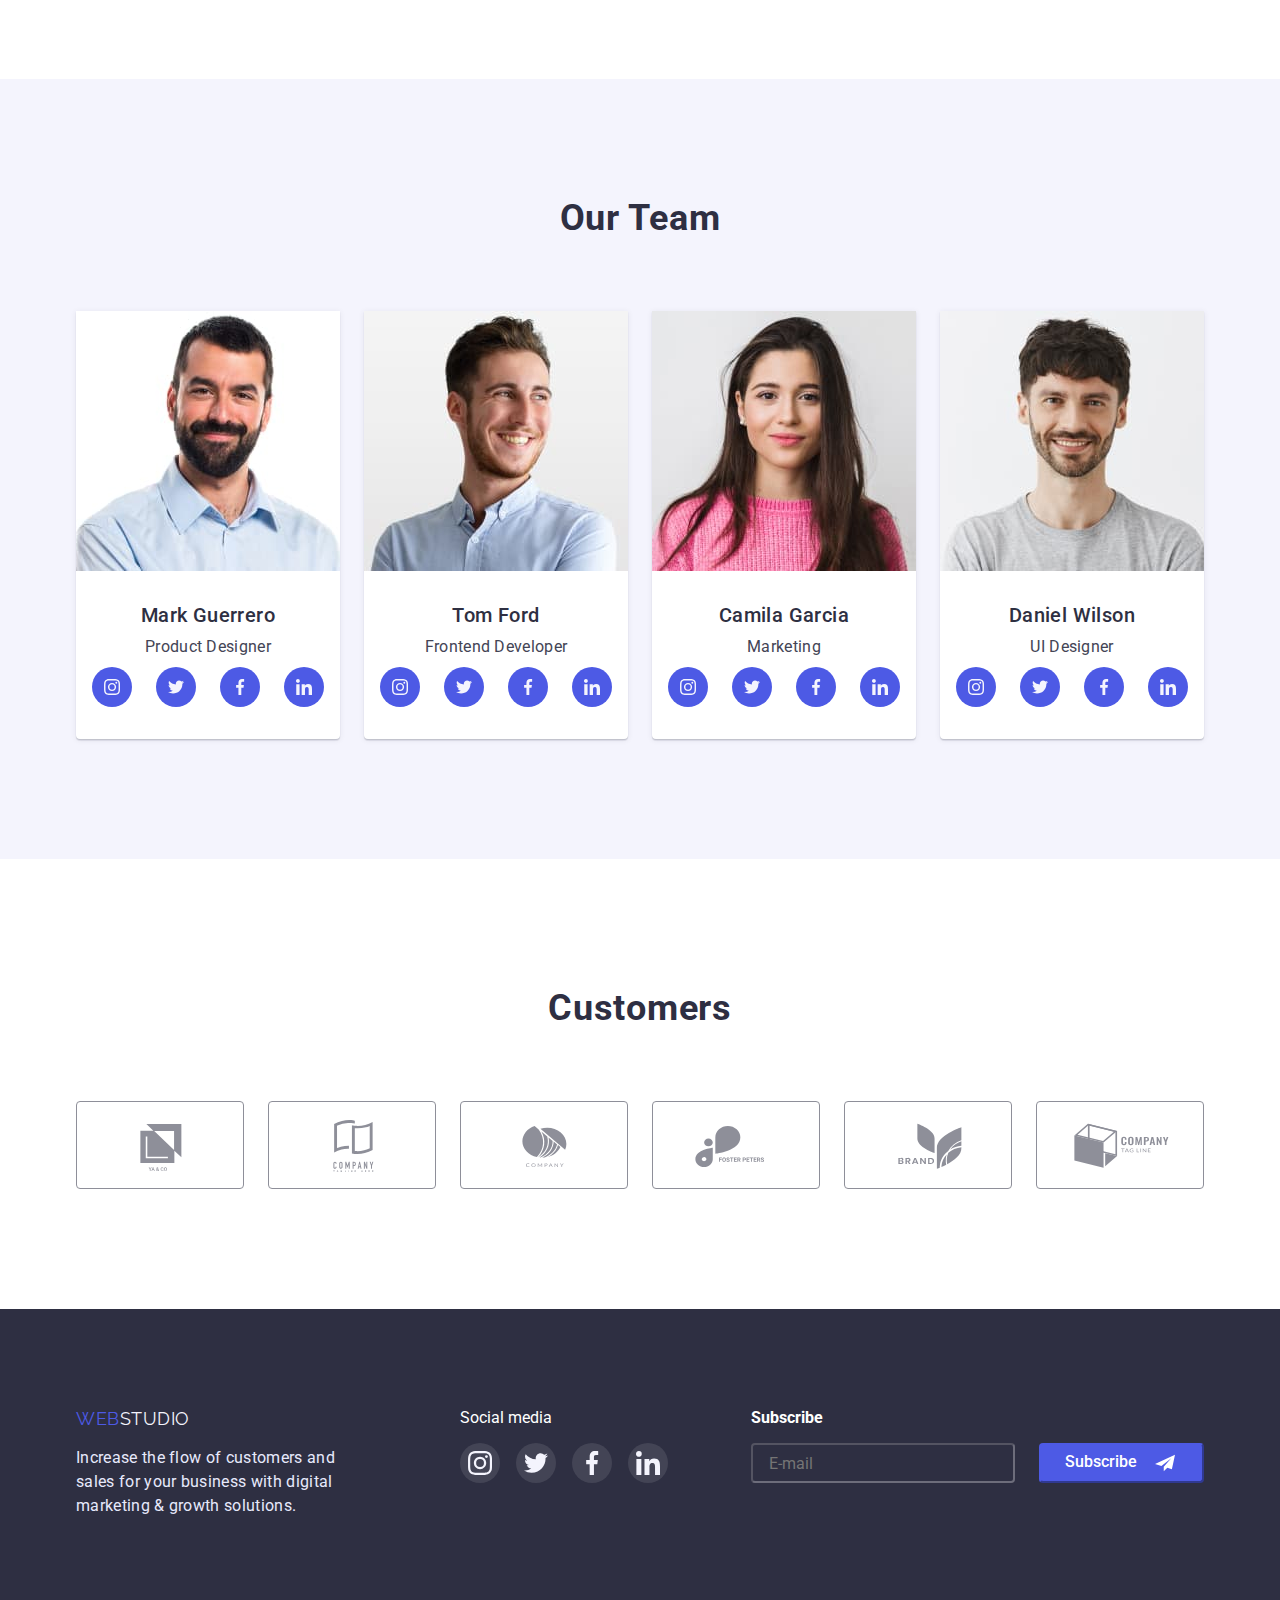
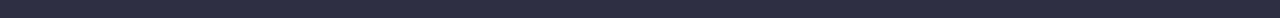
==== commit 5245870f: "index.html" ====
--- a/index.html
+++ b/index.html
@@ -452,7 +452,17 @@
             <label class="subscribe-label" for="Subscribe"></label>
 
             <button type="button" class="but-subscribe">
-              Subscribe<img src="./images/subscjp.svg" alt="" />
+              Subscribe
+              <svg
+              
+              class="sub-icon"
+              width="24"
+              height="20"
+            >
+            <use class="use-subb"
+            href="./images/icon.svg#subb"
+          ></use>
+            </svg>
             </button>
           </form>
         </div>
@@ -460,18 +470,21 @@
     </footer>
     <div data-order class="backdrob is-hidden">
       <div class="modal">
-          <button class="but-modal-close">
+          <button class="modal-bytton">
+            
             <svg
               data-order-close
               class="modal-close-icon"
-              width="18"
-              height="18"
+              width="8"
+              height="8"
             >
-              <use class="use-close" href="./images/icon.svg#icon-close"></use>
+            <use class="use-close"
+            href="./images/icon.svg#modal-x"
+          ></use>
             </svg>
           </button>
 
-          <h3 class="modal-h">Leave your contacts and we will call you back</h3>
+          <p class="modal-h">Leave your contacts and we will call you back</p>
           <form>
             <div class="container-modal">
               <label class="label-name">
@@ -483,7 +496,7 @@
                     name="user-name"
                     class="order-input"
                   />
-                  <svg class="modal-icon" width="18" height="18">
+                  <svg class="modal-icon" width="12" height="12">
                     <use
                       href="./images/icon.svg#icon-person-black-18dp-1"
                     ></use>
@@ -491,7 +504,7 @@
                 </div>
               </label>
 
-              <label>
+              <label class="label-name" >
                 <span class="span-name">Phone</span>
                 <div class="input-wrap">
                   <input
@@ -500,17 +513,17 @@
                     name="user-phone"
                     class="order-input"
                   />
-                  <svg class="modal-icon" width="18" height="18">
+                  <svg class="modal-icon" width="12" height="12">
                     <use href="./images/icon.svg#icon-Vector"></use>
                   </svg>
                 </div>
               </label>
 
-              <label>
+              <label class="label-name">
                 <span class="span-name">Mail</span>
                 <div class="input-wrap">
                   <input type="email" name="user-mail" class="order-input" />
-                  <svg class="modal-icon" width="18" height="18">
+                  <svg class="modal-icon" width="12" height="12">
                     <use href="./images/icon.svg#icon-Vectormail"></use>
                   </svg>
                 </div>
--- a/css/styles.css
+++ b/css/styles.css
@@ -691,20 +691,49 @@
 /* modal */
 
 .modal-close-icon{
-   margin-left:  auto;
-   margin-left:  336px;
-}
+  cursor: pointer;
+   position: absolute; 
+  
+}
+
 
 .use-close{
-   fill: #E7E9FC;
+   
+   fill: #070707;
 }
 .use-close:hover{
-   fill: #404BBF;
-   color: #FFFFFF;
-}
-
+   fill: #fafafa;
+   
+}
+.modal-bytton:hover .use-close{
+    fill:  #f3f3f9;
+}
+.modal-bytton{
+    position: absolute;
+    top: 24px;
+    right: 24px;
+    background-color: #E7E9FC;
+    border: 1px solid rgba(0, 0, 0, 0.1);
+    width: 24px;
+    height: 24px;
+    border-radius: 50%;
+    justify-content: center;
+    align-items: center;
+    display: flex;
+    padding: 0;
+    transition: 450ms;
+  }
+  .modal-bytton:hover,
+ .modal-bytton:focus{
+    background-color: #404BBF;
+    color: #FFFFFF;
+  }
 .but-modal-close{
-    
+    position: absolute;
+    cursor: pointer;
+    width: 24px;
+    height: 24px;
+    border-radius: 13px;
 }
  .modal {
         width: 408px;
@@ -719,6 +748,7 @@
     }
 
     .backdrob{
+        left: 0;
         transition-property: opacity, visibility;;
         transition-duration: 350ms;
         transition-timing-function: linear;
@@ -730,6 +760,7 @@
 }
   
 .modal-button {
+        cursor: pointer;
         width: 24px;
         height: 24px;
         border: 1px solid rgba(0, 0, 0, 0.1);
@@ -741,6 +772,7 @@
         margin-left: auto;
         padding: 0;
     } 
+    
 
 .container-madal{
         padding-left: 25px;
@@ -791,14 +823,18 @@
   position: absolute; 
  left: 20px;
  
+ 
+}
+.label-name{
+    margin-bottom: 18px;
 }
 .span-name{
+    
     color: #8E8F99;
     margin-top: 4px;
     font-size: 12px;
     font-family: Roboto;
-    line-height: 114%;
-    
+    line-height: 114%;  
 }
 
 .visuallyhidden {
@@ -845,14 +881,10 @@
 }
 
 .modal-h{
-  font-family: Roboto; 
-  font-style: Medium;
   font-size: 16px;
-  line-height: 128%;
+  line-height: 24px;
   text-align: center;
-  padding-top: 24px;
-  padding-bottom: 16px;
- 
+  margin-bottom: 16px;
 }
 .a-policy {
     color: #4D5AE5
@@ -871,6 +903,8 @@
     color: #FFFFFF;
     box-shadow: 0 4px 4px rgba(0, 0, 0, 0.15);
     margin-top: 24px;
+    cursor: pointer;
+    font-weight: 500;
    
 }
 
@@ -879,16 +913,22 @@
 }
 
 .input-wrap {
+    padding-top: 4px;
     margin-bottom: 8px;
+    
 }
 
 .modal-textarea-text {
+    font-size: 12px;
     color: #8E8F99
     ;
 }
 
+.order-input-send{
+    font-size: 12px;
+}
 .modal-icon {
-    margin-top: 9px;
+    margin-top: 13px;
     margin-left: 16px;
     
     
@@ -903,7 +943,7 @@
 
 /* Subscribe */
 .div-sub{
-    margin-left: 80px;
+    margin-left: auto;
 }
 .h2-subscribe {
     color: #FFFFFF;
@@ -923,6 +963,7 @@
     border-radius: 4px ;
     border-color: rgba(255, 255, 255, 0.3) ;
     padding-left: 16px;
+    
 }
 .but-subscribe{
     background-color: #4D5AE5;
@@ -937,7 +978,15 @@
     border-color: #4D5AE5;
     font-style: Button Text;
     font-style: Regular;
-}
+    font-weight: 500;
+}
+
+.svg-subscribe{
+    position: absolute;
+   
+}
+
+
 
 /* checkbox  */
 
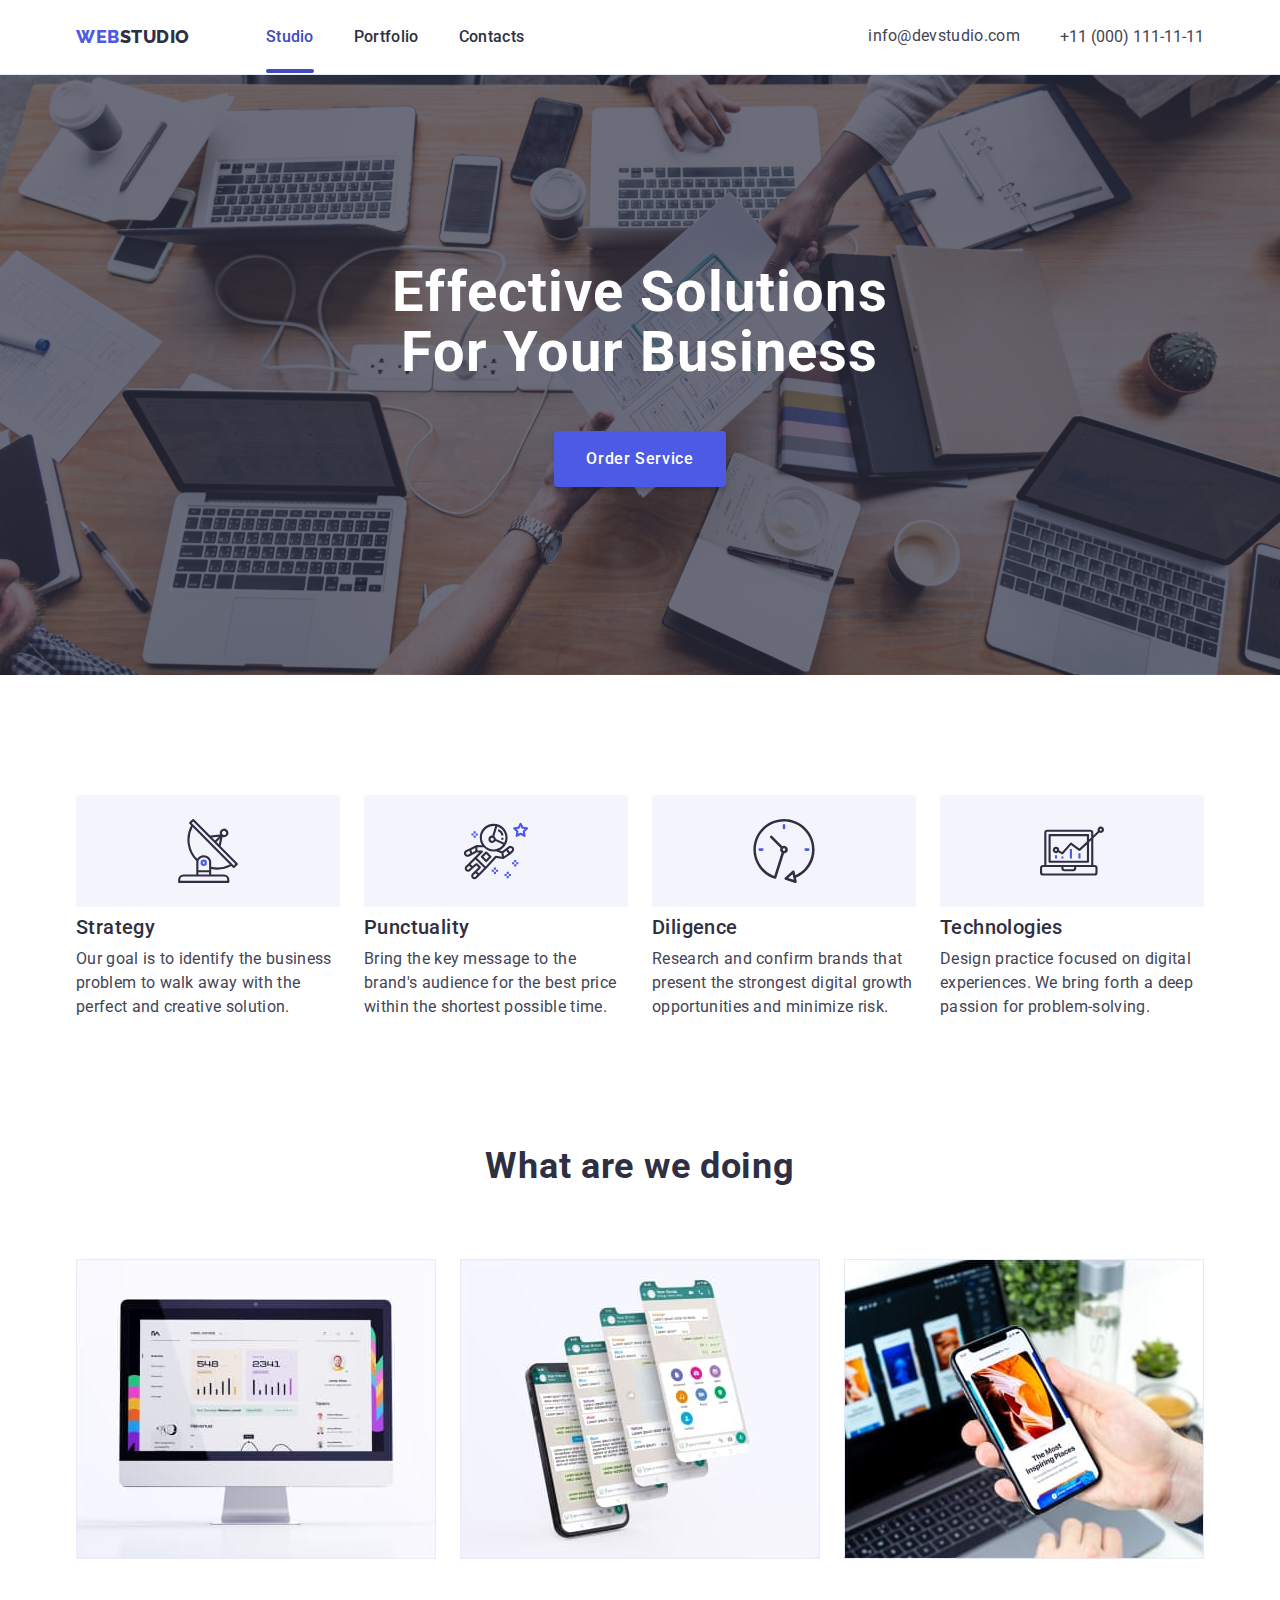
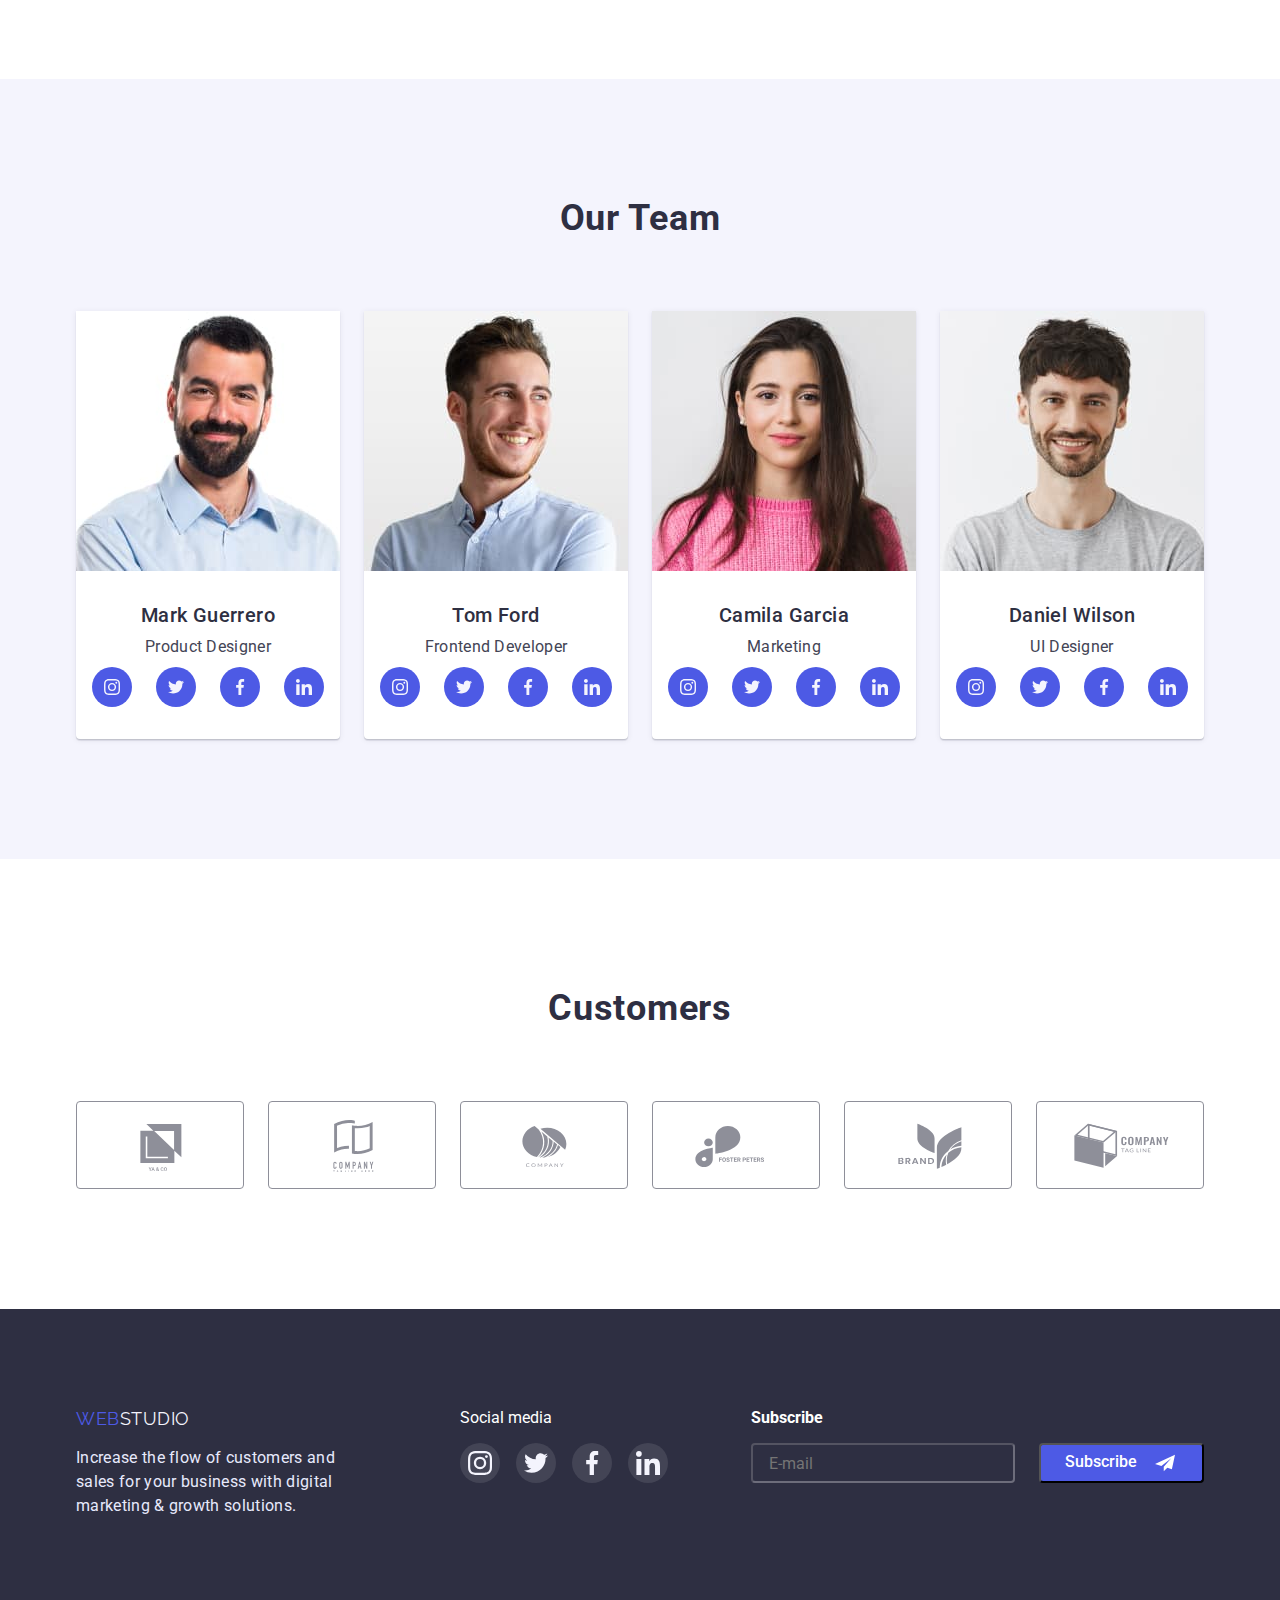
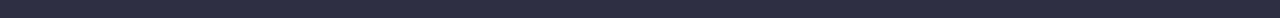
==== commit cbefbf99: "index.html" ====
--- a/index.html
+++ b/index.html
@@ -486,7 +486,7 @@
 
           <p class="modal-h">Leave your contacts and we will call you back</p>
           <form>
-            <div class="container-modal">
+            
               <label class="label-name">
                 <span class="span-name">Name</span>
                 <div class="input-wrap">
@@ -498,6 +498,7 @@
                   />
                   <svg class="modal-icon" width="12" height="12">
                     <use
+                   
                       href="./images/icon.svg#icon-person-black-18dp-1"
                     ></use>
                   </svg>
@@ -557,7 +558,7 @@
               <div class="div-but-send">
                 <button class="send" type="submit">Send</button>
               </div>
-            </div>
+            
           </form>
         </div>
       </div>
--- a/css/styles.css
+++ b/css/styles.css
@@ -691,12 +691,9 @@
 /* modal */
 
 .modal-close-icon{
-  cursor: pointer;
-   position: absolute; 
+position: absolute; 
   
 }
-
-
 .use-close{
    
    fill: #070707;
@@ -709,6 +706,7 @@
     fill:  #f3f3f9;
 }
 .modal-bytton{
+    cursor: pointer;
     position: absolute;
     top: 24px;
     right: 24px;
@@ -721,7 +719,9 @@
     align-items: center;
     display: flex;
     padding: 0;
-    transition: 450ms;
+    
+    transition-duration: 350ms;
+    transition-timing-function: linear;
   }
   .modal-bytton:hover,
  .modal-bytton:focus{
@@ -799,6 +799,10 @@
  border-color:  rgba(33, 33, 33, 0.2);
   border-radius: 4px;
   color: #FCFCFC;
+
+  transition-duration: 300ms;
+  transition-timing-function: linear;
+  
 }
 
 .order-input:focus{
@@ -823,10 +827,16 @@
   position: absolute; 
  left: 20px;
  
+ transition-duration: 300ms;
+ transition-timing-function: linear;
  
+ 
 }
 .label-name{
-    margin-bottom: 18px;
+    margin-bottom: 8px;
+    display: block;
+    transition-duration: 300ms;
+    transition-timing-function: linear;
 }
 .span-name{
     
@@ -882,7 +892,7 @@
 
 .modal-h{
   font-size: 16px;
-  line-height: 24px;
+  line-height: 1.5;
   text-align: center;
   margin-bottom: 16px;
 }
@@ -906,6 +916,7 @@
     cursor: pointer;
     font-weight: 500;
    
+   
 }
 
 .div-but-send {
@@ -913,14 +924,14 @@
 }
 
 .input-wrap {
-    padding-top: 4px;
-    margin-bottom: 8px;
+    margin-top: 4px;
+    
     
 }
 
 .modal-textarea-text {
     font-size: 12px;
-    color: #8E8F99
+    color: #8e9991
     ;
 }
 
@@ -929,9 +940,7 @@
 }
 .modal-icon {
     margin-top: 13px;
-    margin-left: 16px;
-    
-    
+    margin-left: 16px; 
 }
 .order-input {
     height: 40px;
@@ -947,9 +956,9 @@
 }
 .h2-subscribe {
     color: #FFFFFF;
-    font-family:  Roboto,  sans-serif;
+
     font-size: 16px;
-    font-style: Body Medium ;
+   
     margin-bottom: 16px;
 }  
 .onlin-subsc {
@@ -966,6 +975,7 @@
     
 }
 .but-subscribe{
+    cursor: pointer;
     background-color: #4D5AE5;
     width: 165px;
     height: 40px;
@@ -975,7 +985,7 @@
     display: flex;
     gap: 16px;
     color: #FFFFFF;
-    border-color: #4D5AE5;
+  
     font-style: Button Text;
     font-style: Regular;
     font-weight: 500;
@@ -986,6 +996,15 @@
    
 }
 
+.use-svg-modal{
+    width: 12px;
+    height: 12px;
+}
+.modal-icon{
+   width: 13px; 
+   height: 13px;
+}
+
 
 
 /* checkbox  */
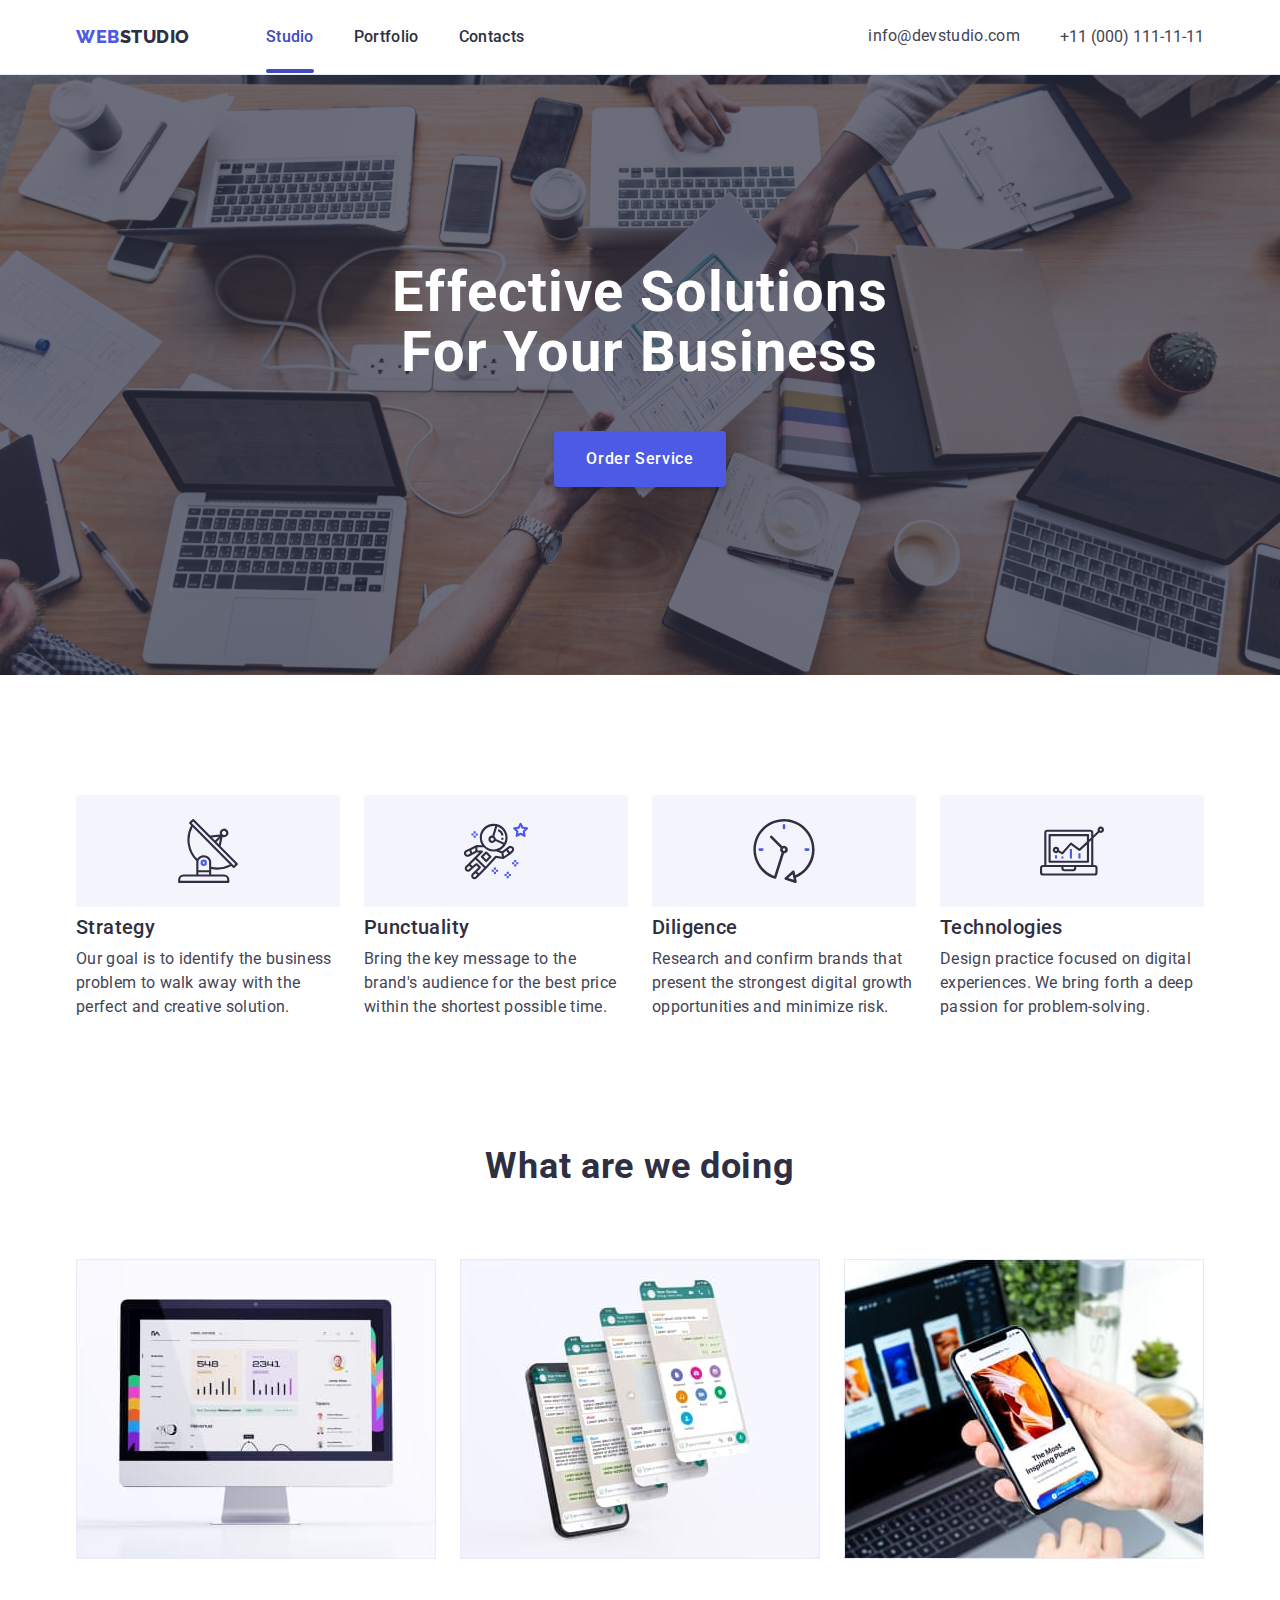
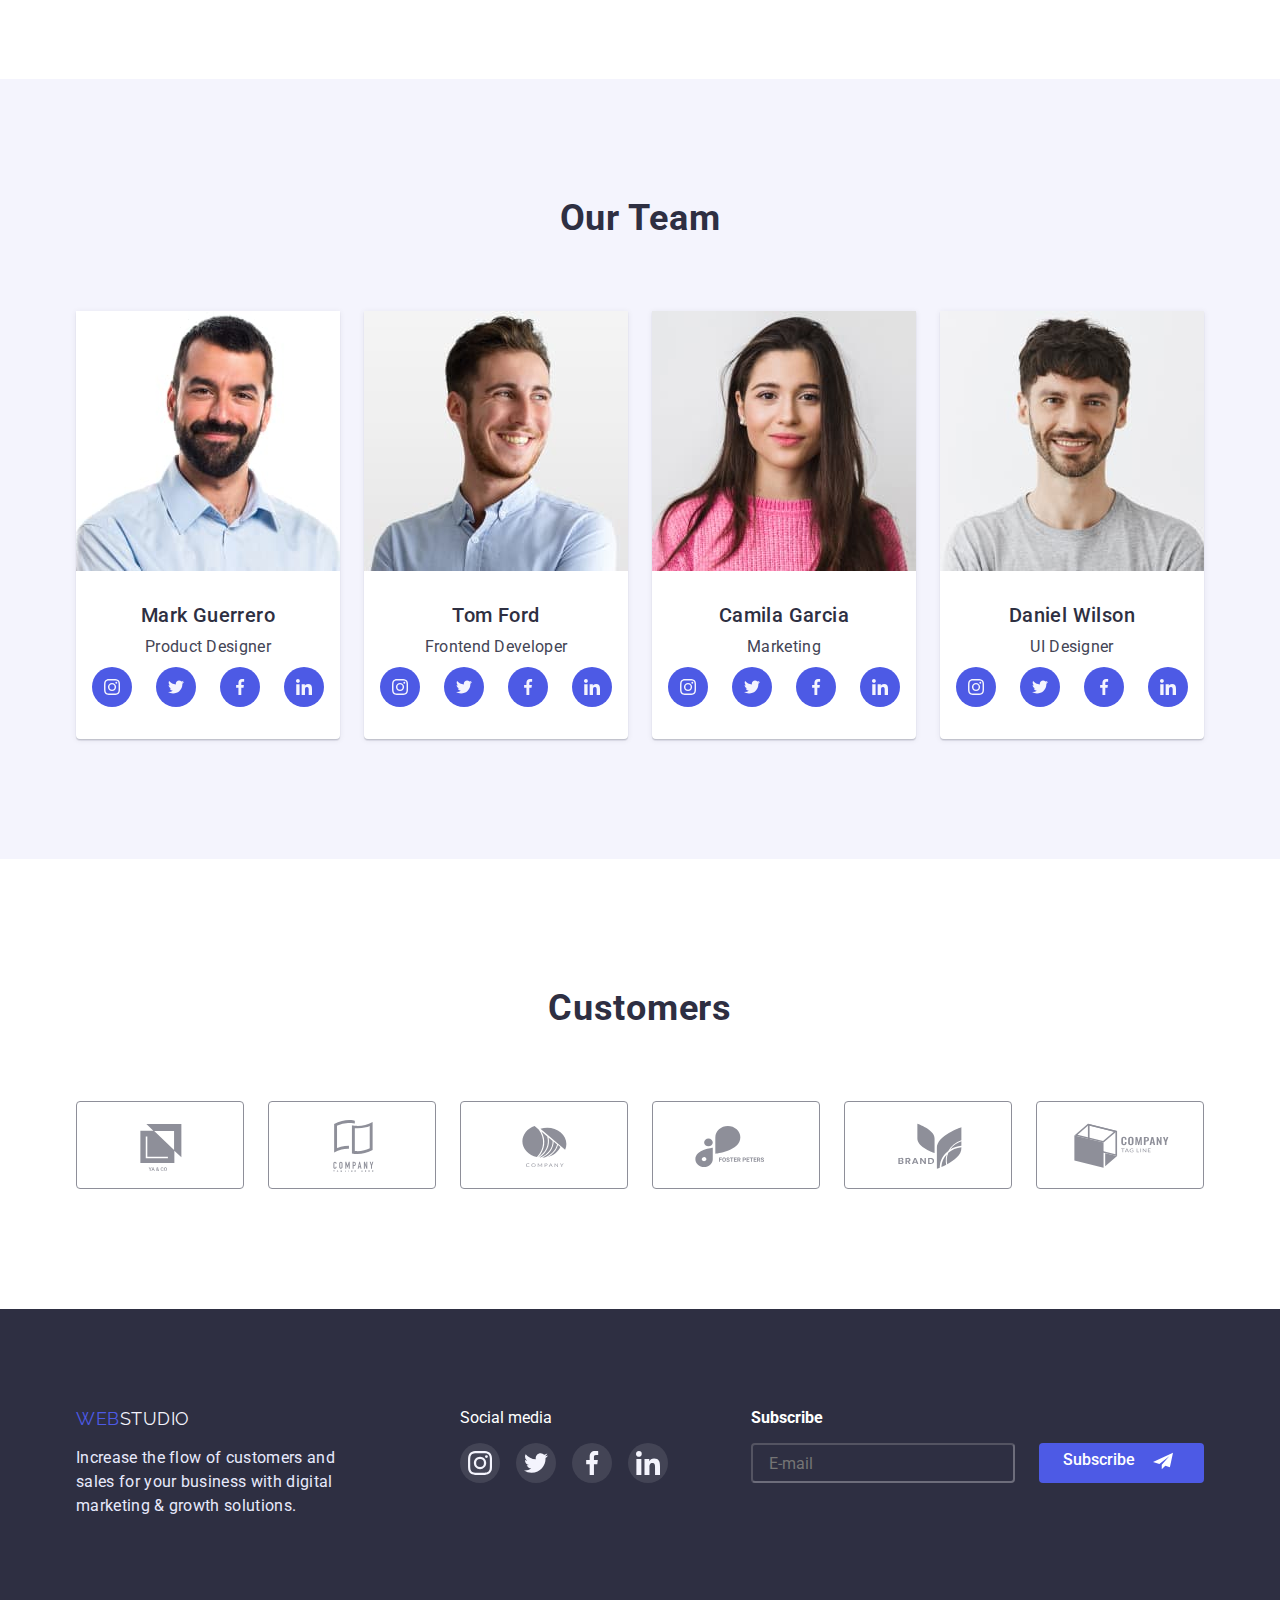
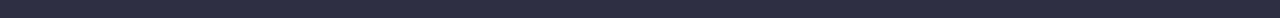
==== commit 8d0b6342: "index.html" ====
--- a/index.html
+++ b/index.html
@@ -496,15 +496,13 @@
                     name="user-name"
                     class="order-input"
                   />
-                  <svg class="modal-icon" width="12" height="12">
+                  <svg class="modal-icon"  width="12" height="12" >
                     <use
-                   
                       href="./images/icon.svg#icon-person-black-18dp-1"
                     ></use>
                   </svg>
                 </div>
               </label>
-
               <label class="label-name" >
                 <span class="span-name">Phone</span>
                 <div class="input-wrap">
--- a/css/styles.css
+++ b/css/styles.css
@@ -916,7 +916,6 @@
     cursor: pointer;
     font-weight: 500;
    
-   
 }
 
 .div-but-send {
@@ -985,7 +984,7 @@
     display: flex;
     gap: 16px;
     color: #FFFFFF;
-  
+    border: none;
     font-style: Button Text;
     font-style: Regular;
     font-weight: 500;
@@ -1001,8 +1000,8 @@
     height: 12px;
 }
 .modal-icon{
-   width: 13px; 
-   height: 13px;
+   width: 12px; 
+   height: 12px;
 }
 
 
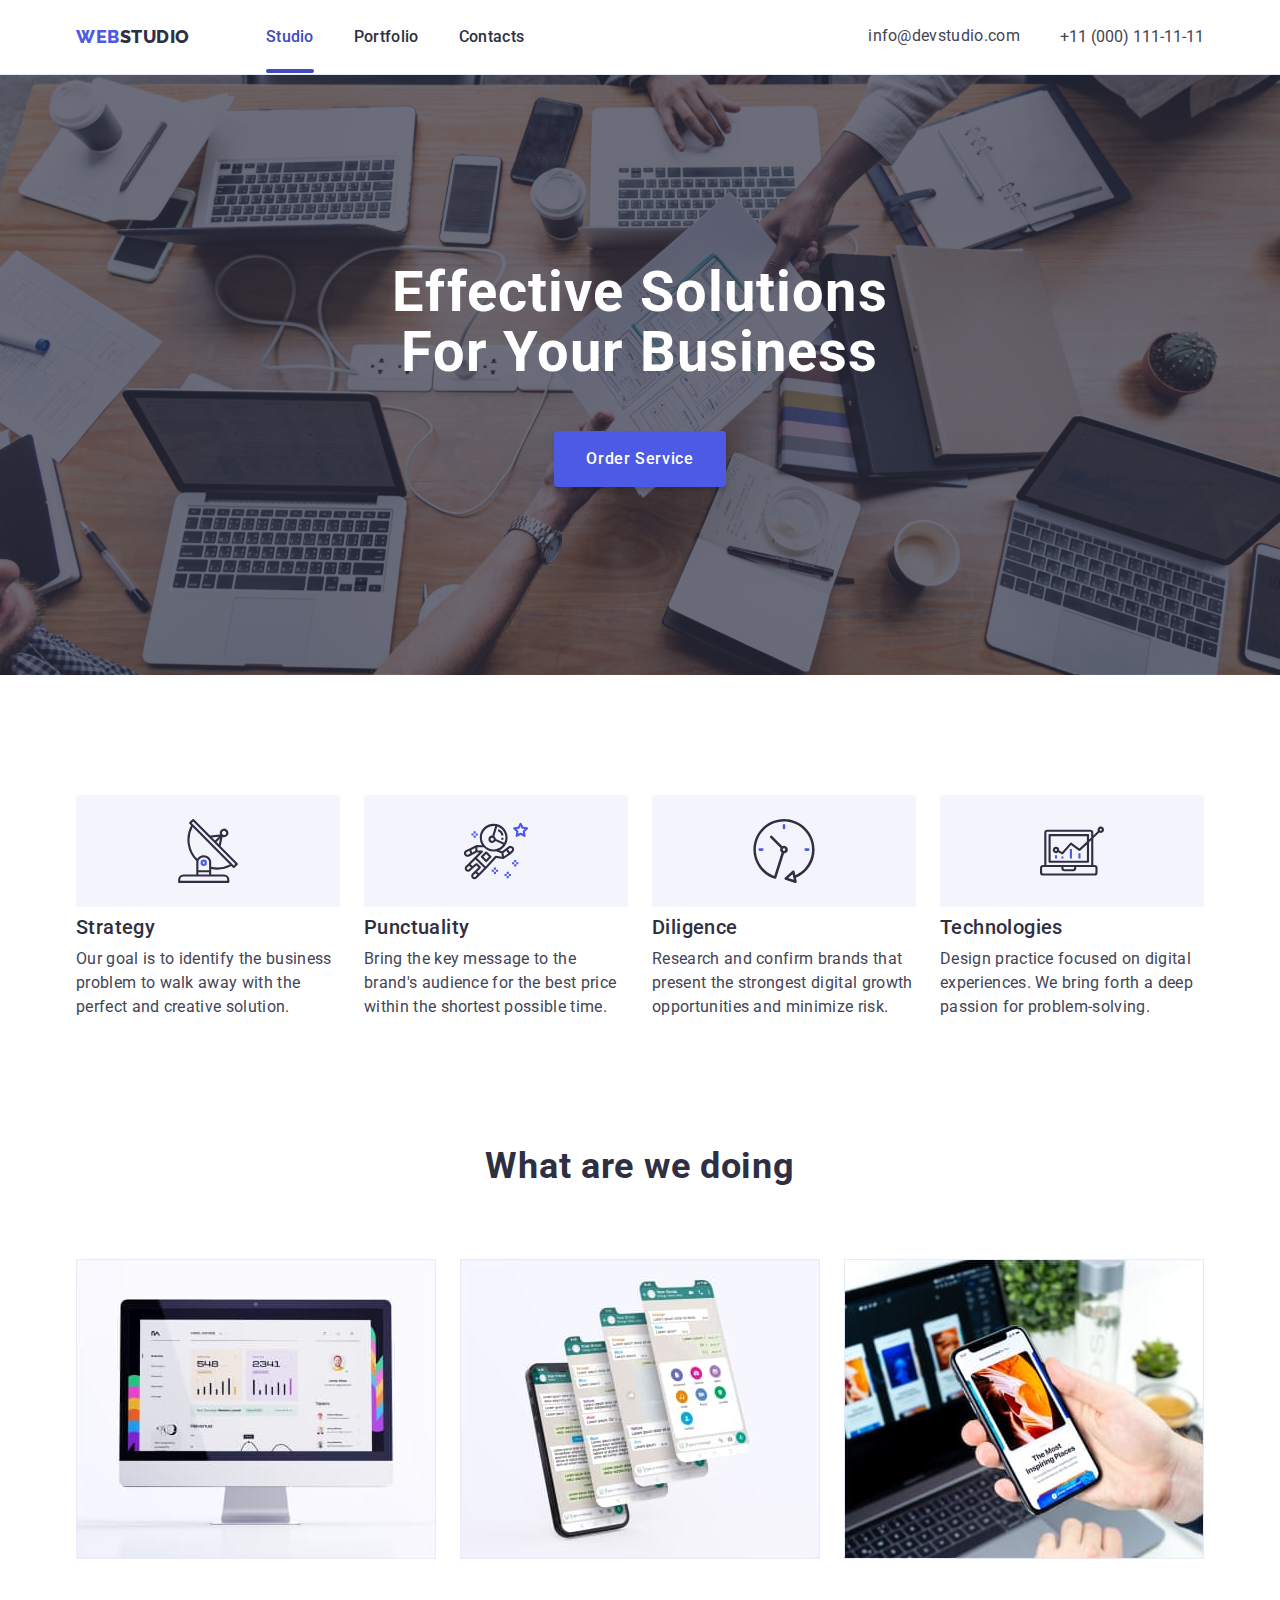
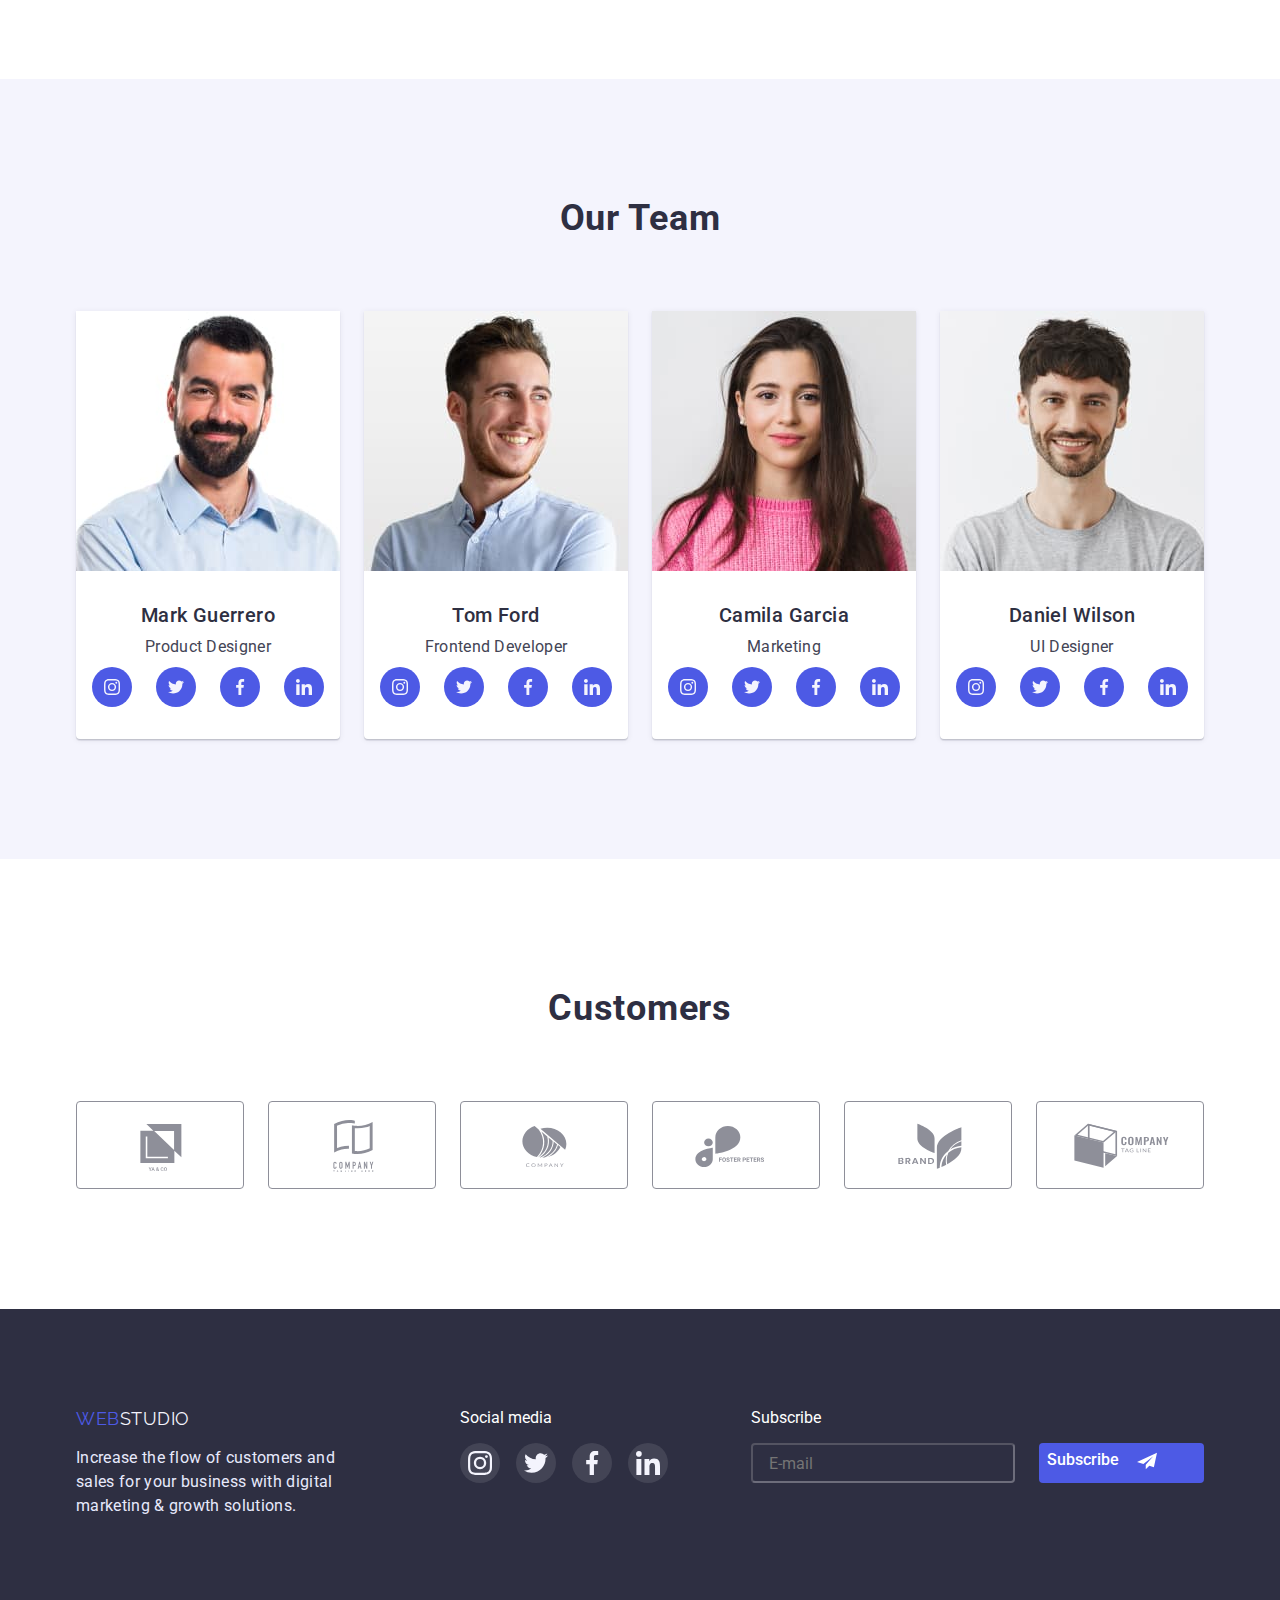
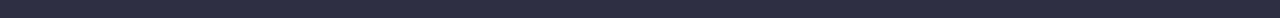
==== commit 4d42700a: "index.html" ====
--- a/index.html
+++ b/index.html
@@ -446,7 +446,7 @@
           </ul>
         </div>
         <div class="div-sub">
-          <h2 class="h2-subscribe">Subscribe</h2>
+          <p class="h2-subscribe">Subscribe</p>
           <form class="onlin-subsc">
             <input class="input-subscribe" type="text" placeholder="E-mail" />
             <label class="subscribe-label" for="Subscribe"></label>
@@ -512,17 +512,16 @@
                     name="user-phone"
                     class="order-input"
                   />
-                  <svg class="modal-icon" width="12" height="12">
+                  <svg class="modal-icon" width="13" height="13">
                     <use href="./images/icon.svg#icon-Vector"></use>
                   </svg>
                 </div>
               </label>
-
               <label class="label-name">
                 <span class="span-name">Mail</span>
                 <div class="input-wrap">
                   <input type="email" name="user-mail" class="order-input" />
-                  <svg class="modal-icon" width="12" height="12">
+                  <svg class="modal-icon" width="17" height="17">
                     <use href="./images/icon.svg#icon-Vectormail"></use>
                   </svg>
                 </div>
@@ -553,9 +552,9 @@
                   <a class="a-policy" href=""> Privacy Policy</a>
                 </label>
               </div>
-              <div class="div-but-send">
+            
                 <button class="send" type="submit">Send</button>
-              </div>
+              
             
           </form>
         </div>
--- a/css/styles.css
+++ b/css/styles.css
@@ -744,6 +744,8 @@
         left: 50%;
         transform: translate(-50%, -50%) scale(1);
         padding: 72px 24px 24px;
+        transition: transform 0.9s ease; /* Добавляем transition для transform */
+
             
     }
 
@@ -802,11 +804,12 @@
 
   transition-duration: 300ms;
   transition-timing-function: linear;
-  
+  outline: none;
 }
 
 .order-input:focus{
     border-color: #4D5AE5;
+    
 }
 .order-input:focus+.modal-icon{fill: #4D5AE5;}
 
@@ -826,7 +829,7 @@
 .modal-icon{
   position: absolute; 
  left: 20px;
- 
+
  transition-duration: 300ms;
  transition-timing-function: linear;
  
@@ -880,17 +883,20 @@
     border: 1px solid 
     #2E2F42;
     display: block; 
+    margin-bottom: 5px;
+    
 }
 
 .modal-check:checked + .accept-lab::before{
     background-color: #4D5AE5;
     border: none ;
-    background-image: url(../Vector.svg);
+    background-image: url(../Vector-galochka.svg);
     background-repeat: no-repeat;
     background-position: center;
 }
 
 .modal-h{
+  font-weight:500 ;  
   font-size: 16px;
   line-height: 1.5;
   text-align: center;
@@ -901,6 +907,7 @@
     ;
 }
 .send {
+    
     font-family: inherit;
     background: #4D5AE5;
     font-family: 'Roboto';
@@ -915,12 +922,11 @@
     margin-top: 24px;
     cursor: pointer;
     font-weight: 500;
+    margin-left: 25%;
    
 }
 
-.div-but-send {
-    text-align: center;
-}
+
 
 .input-wrap {
     margin-top: 4px;
@@ -974,11 +980,13 @@
     
 }
 .but-subscribe{
+    border: none;
+    
     cursor: pointer;
     background-color: #4D5AE5;
     width: 165px;
     height: 40px;
-    padding: 8px 24px;
+    padding: 8px ;
     margin-left: 24px;
     border-radius: 4px;
     display: flex;
